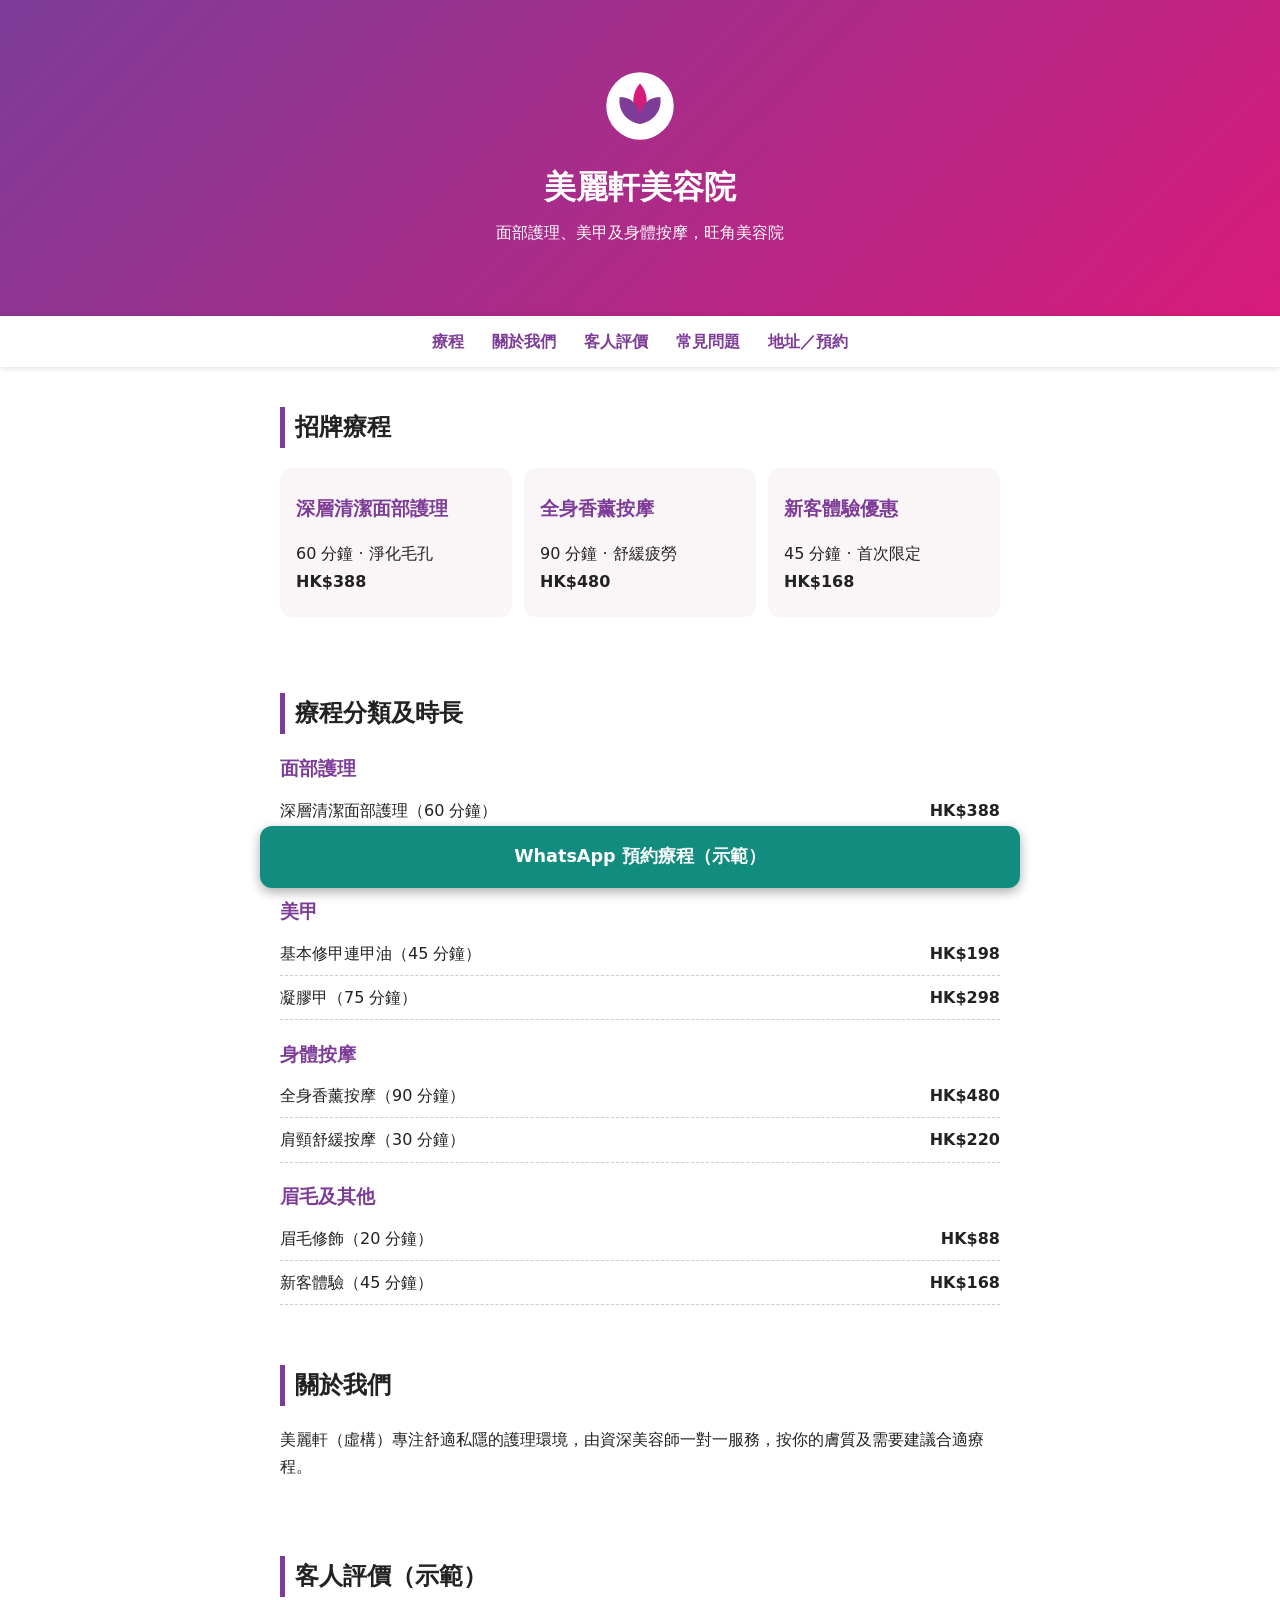
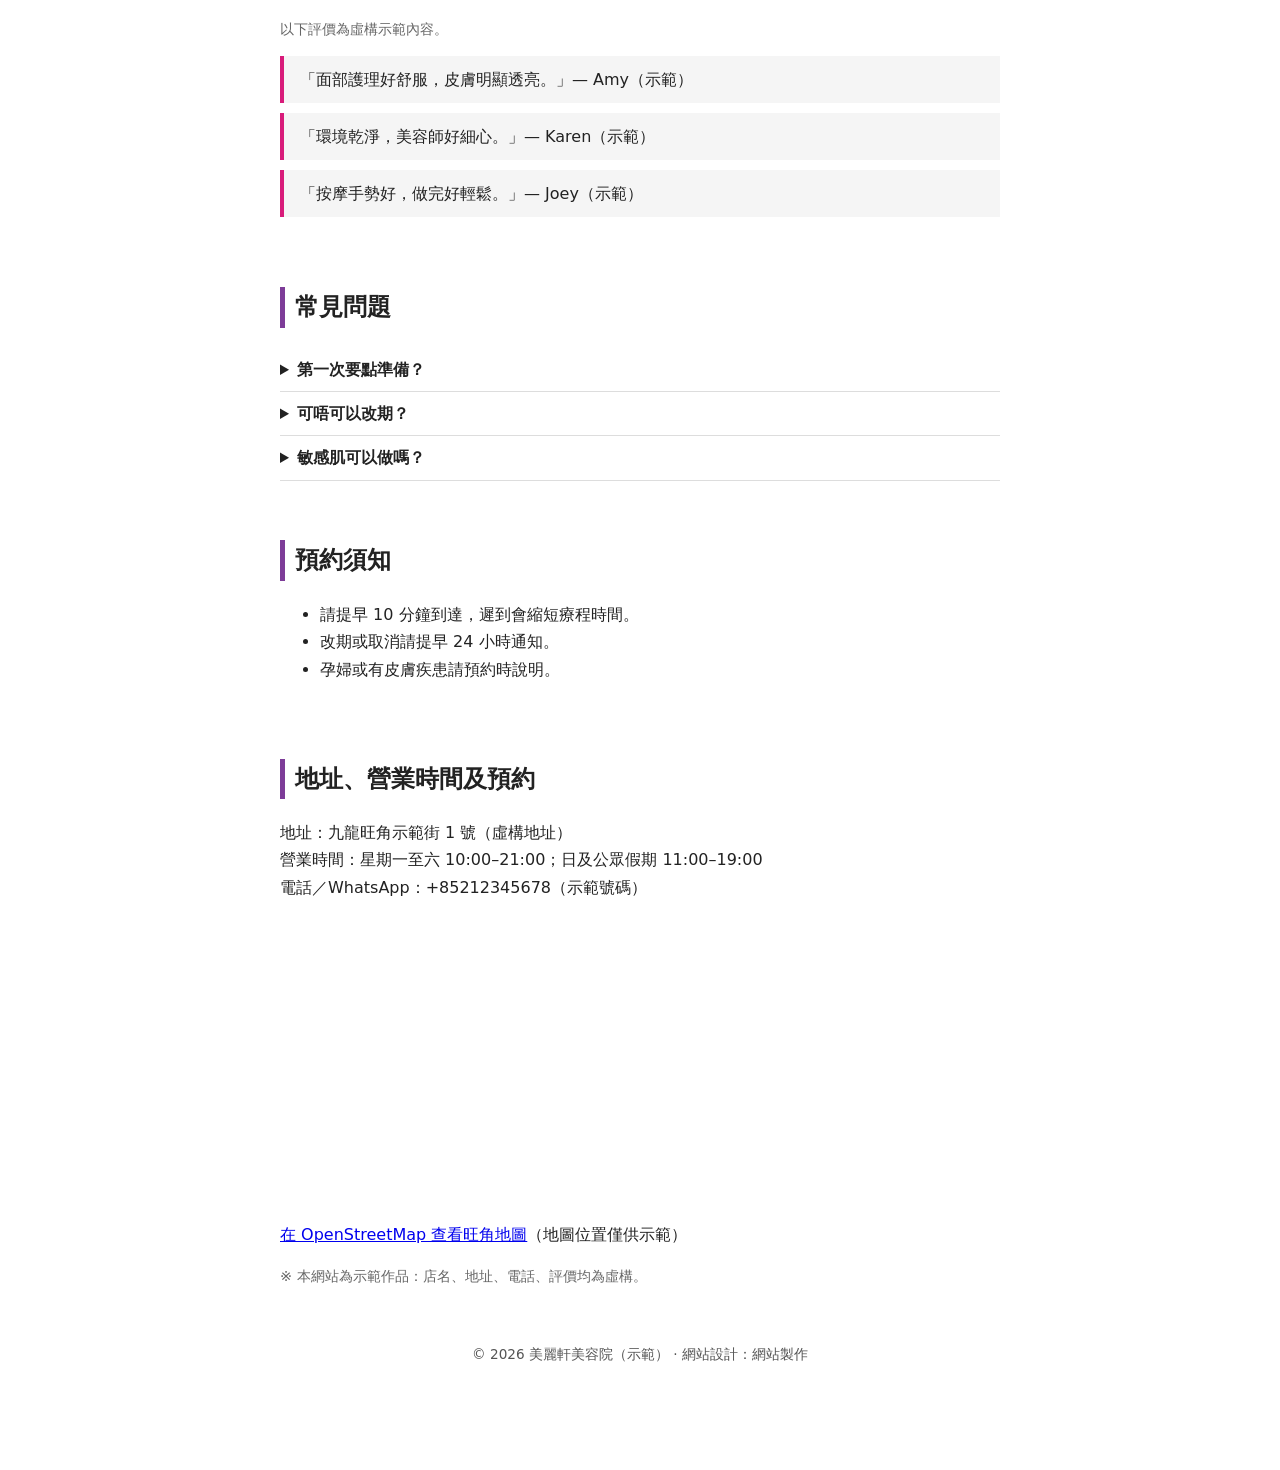
==== beauty-salon/index.html @ 2c9f7110 "HK demo sites" ====
<!DOCTYPE html>
<html lang="zh-HK">
<head>
<meta charset="utf-8">
<meta name="viewport" content="width=device-width,initial-scale=1">
<title>美麗軒美容院｜面部護理、美甲及身體按摩，旺角美容院</title>
<meta name="description" content="美麗軒美容院（示範網站）：面部護理、美甲及身體按摩，旺角美容院。一鍵 WhatsApp 預約。">
<meta name="theme-color" content="#7d3c98">
<link rel="canonical" href="https://limaking1028.github.io/hk-demo-sites/beauty-salon/">
<meta property="og:type" content="website">
<meta property="og:site_name" content="美麗軒美容院">
<meta property="og:title" content="美麗軒美容院｜面部護理、美甲及身體按摩，旺角美容院">
<meta property="og:description" content="面部護理、美甲及身體按摩，旺角美容院。示範網站，一鍵 WhatsApp 預約。">
<meta property="og:url" content="https://limaking1028.github.io/hk-demo-sites/beauty-salon/">
<meta property="og:image" content="https://limaking1028.github.io/hk-demo-sites/beauty-salon/og-image.png">
<meta property="og:image:width" content="1200"><meta property="og:image:height" content="630">
<meta property="og:image:alt" content="美麗軒美容院宣傳圖">
<meta property="og:locale" content="zh_HK">
<meta name="twitter:card" content="summary_large_image">
<meta name="twitter:title" content="美麗軒美容院｜面部護理、美甲及身體按摩，旺角美容院">
<meta name="twitter:image" content="https://limaking1028.github.io/hk-demo-sites/beauty-salon/og-image.png">
<link rel="icon" href="data:image/svg+xml,%3Csvg xmlns='http://www.w3.org/2000/svg' viewBox='0 0 32 32'%3E%3Ccircle cx='16' cy='16' r='16' fill='%237d3c98'/%3E%3C/svg%3E">
<script type="application/ld+json">{"@context": "https://schema.org", "@type": "BeautySalon", "name": "美麗軒美容院", "description": "面部護理、美甲及身體按摩，旺角美容院", "url": "https://limaking1028.github.io/hk-demo-sites/beauty-salon/", "image": "https://limaking1028.github.io/hk-demo-sites/beauty-salon/og-image.png", "telephone": "+85212345678", "priceRange": "HK$88-HK$680", "address": {"@type": "PostalAddress", "streetAddress": "示範街 1 號", "addressLocality": "旺角", "addressRegion": "九龍", "addressCountry": "HK"}, "openingHours": ["Mo-Sa 10:00-21:00", "Su 11:00-19:00"]}</script>
<style>
*{box-sizing:border-box}html{scroll-behavior:smooth}body{margin:0;font-family:system-ui,"PingFang HK","Noto Sans TC",sans-serif;color:#222;line-height:1.7;padding-bottom:84px}
header.hero{background:linear-gradient(135deg,#7d3c98,#d81b7a);color:#fff;text-align:center;padding:40px 20px}
header.hero h1{margin:.3em 0 0}header.hero p{margin:.3em 0 0}
nav{position:sticky;top:0;background:#fff;box-shadow:0 1px 6px #0002;display:flex;overflow-x:auto;white-space:nowrap;z-index:5}
nav a{padding:12px 14px;color:#7d3c98;text-decoration:none;font-weight:600}
main{max-width:760px;margin:auto;padding:0 20px}section{padding:20px 0;scroll-margin-top:50px}
h2{border-left:5px solid #7d3c98;padding-left:10px}h3{color:#7d3c98;margin:1em 0 .2em}
ul.price{list-style:none;padding:0;margin:0}ul.price li{display:flex;justify-content:space-between;gap:12px;padding:8px 0;border-bottom:1px dashed #ccc}
ul.cards{list-style:none;padding:0;display:grid;gap:12px}ul.cards li{background:#faf5f7;border-radius:12px;padding:6px 16px}
blockquote{margin:10px 0;padding:10px 16px;background:#f5f5f5;border-left:4px solid #d81b7a}.note{color:#666;font-size:.9em}
details{border-bottom:1px solid #ddd;padding:8px 0}summary{cursor:pointer;font-weight:600}
iframe{width:100%;height:280px;border:0;border-radius:12px}
.wa{display:block;background:#128c7e;color:#fff;text-align:center;padding:16px;border-radius:12px;font-size:1.1em;text-decoration:none;font-weight:bold}
.fix{position:fixed;bottom:12px;left:12px;right:12px;max-width:760px;margin:auto;box-shadow:0 4px 12px #0005;z-index:9}
footer{text-align:center;font-size:.85em;color:#555;padding:20px}
@media(min-width:700px){ul.cards{grid-template-columns:repeat(3,1fr)}header.hero{padding:70px}nav{justify-content:center}}
</style>
</head>
<body>
<header class="hero"><svg viewBox="0 0 64 64" width="72" height="72" role="img" aria-label="美麗軒美容院標誌：蓮花"><circle cx="32" cy="32" r="30" fill="#fff"/><path d="M32 12c8 8 8 24 0 36-8-12-8-28 0-36z" fill="#d81b7a"/><path d="M14 24c12 0 20 10 18 24-12-2-20-12-18-24zM50 24c-12 0-20 10-18 24 12-2 20-12 18-24z" fill="#7d3c98"/></svg><h1>美麗軒美容院</h1><p>面部護理、美甲及身體按摩，旺角美容院</p></header>
<nav aria-label="頁內導覽"><a href="#treatments">療程</a><a href="#about">關於我們</a><a href="#reviews">客人評價</a><a href="#faq">常見問題</a><a href="#visit">地址／預約</a></nav>
<main>
<section id="signature"><h2>招牌療程</h2><ul class='cards'><li><h3>深層清潔面部護理</h3><p>60 分鐘 · 淨化毛孔<br><b>HK$388</b></p></li><li><h3>全身香薰按摩</h3><p>90 分鐘 · 舒緩疲勞<br><b>HK$480</b></p></li><li><h3>新客體驗優惠</h3><p>45 分鐘 · 首次限定<br><b>HK$168</b></p></li></ul></section><section id="treatments"><h2>療程分類及時長</h2><h3>面部護理</h3><ul class='price'><li><span>深層清潔面部護理（60 分鐘）</span><b>HK$388</b></li><li><span>補濕亮肌護理（75 分鐘）</span><b>HK$458</b></li></ul><h3>美甲</h3><ul class='price'><li><span>基本修甲連甲油（45 分鐘）</span><b>HK$198</b></li><li><span>凝膠甲（75 分鐘）</span><b>HK$298</b></li></ul><h3>身體按摩</h3><ul class='price'><li><span>全身香薰按摩（90 分鐘）</span><b>HK$480</b></li><li><span>肩頸舒緩按摩（30 分鐘）</span><b>HK$220</b></li></ul><h3>眉毛及其他</h3><ul class='price'><li><span>眉毛修飾（20 分鐘）</span><b>HK$88</b></li><li><span>新客體驗（45 分鐘）</span><b>HK$168</b></li></ul></section><section id="about"><h2>關於我們</h2><p>美麗軒（虛構）專注舒適私隱的護理環境，由資深美容師一對一服務，按你的膚質及需要建議合適療程。</p></section><section id="reviews"><h2>客人評價（示範）</h2><p class='note'>以下評價為虛構示範內容。</p><blockquote>「面部護理好舒服，皮膚明顯透亮。」— Amy（示範）</blockquote><blockquote>「環境乾淨，美容師好細心。」— Karen（示範）</blockquote><blockquote>「按摩手勢好，做完好輕鬆。」— Joey（示範）</blockquote></section><section id="faq"><h2>常見問題</h2><details><summary>第一次要點準備？</summary><p>建議卸妝後到店，並預早 10 分鐘抵達。</p></details><details><summary>可唔可以改期？</summary><p>請提早 24 小時 WhatsApp 通知。</p></details><details><summary>敏感肌可以做嗎？</summary><p>預約時告知，美容師會建議合適療程。</p></details></section><section id="notice"><h2>預約須知</h2><ul class='plain'><li>請提早 10 分鐘到達，遲到會縮短療程時間。</li><li>改期或取消請提早 24 小時通知。</li><li>孕婦或有皮膚疾患請預約時說明。</li></ul></section>
<section id="visit"><h2>地址、營業時間及預約</h2>
<p>地址：九龍旺角示範街 1 號（虛構地址）<br>營業時間：星期一至六 10:00–21:00；日及公眾假期 11:00–19:00<br>電話／WhatsApp：+85212345678（示範號碼）</p>
<iframe title="美麗軒美容院位置地圖（旺角）" loading="lazy" src="https://www.openstreetmap.org/export/embed.html?bbox=114.1650%2C22.3150%2C114.1750%2C22.3225&amp;layer=mapnik"></iframe>
<p><a href="https://www.openstreetmap.org/search?query=%E6%97%BA%E8%A7%92" rel="noopener">在 OpenStreetMap 查看旺角地圖</a>（地圖位置僅供示範）</p>
<p class="note">※ 本網站為示範作品：店名、地址、電話、評價均為虛構。</p></section>
</main>
<a class="wa fix" href="https://wa.me/85212345678?text=%E4%BD%A0%E5%A5%BD%EF%BC%8C%E6%88%91%E6%83%B3%E9%A0%90%E7%B4%84%E7%99%82%E7%A8%8B%EF%BC%88%E7%99%82%E7%A8%8B%EF%BC%9A%EF%BC%BF%EF%BC%BF%EF%BC%8C%E6%97%A5%E6%9C%9F%E6%99%82%E9%96%93%EF%BC%9A%EF%BC%BF%EF%BC%BF%EF%BC%89" rel="noopener">WhatsApp 預約療程（示範）</a>
<footer>© 2026 美麗軒美容院（示範） · 網站設計：網站製作</footer>
</body></html>
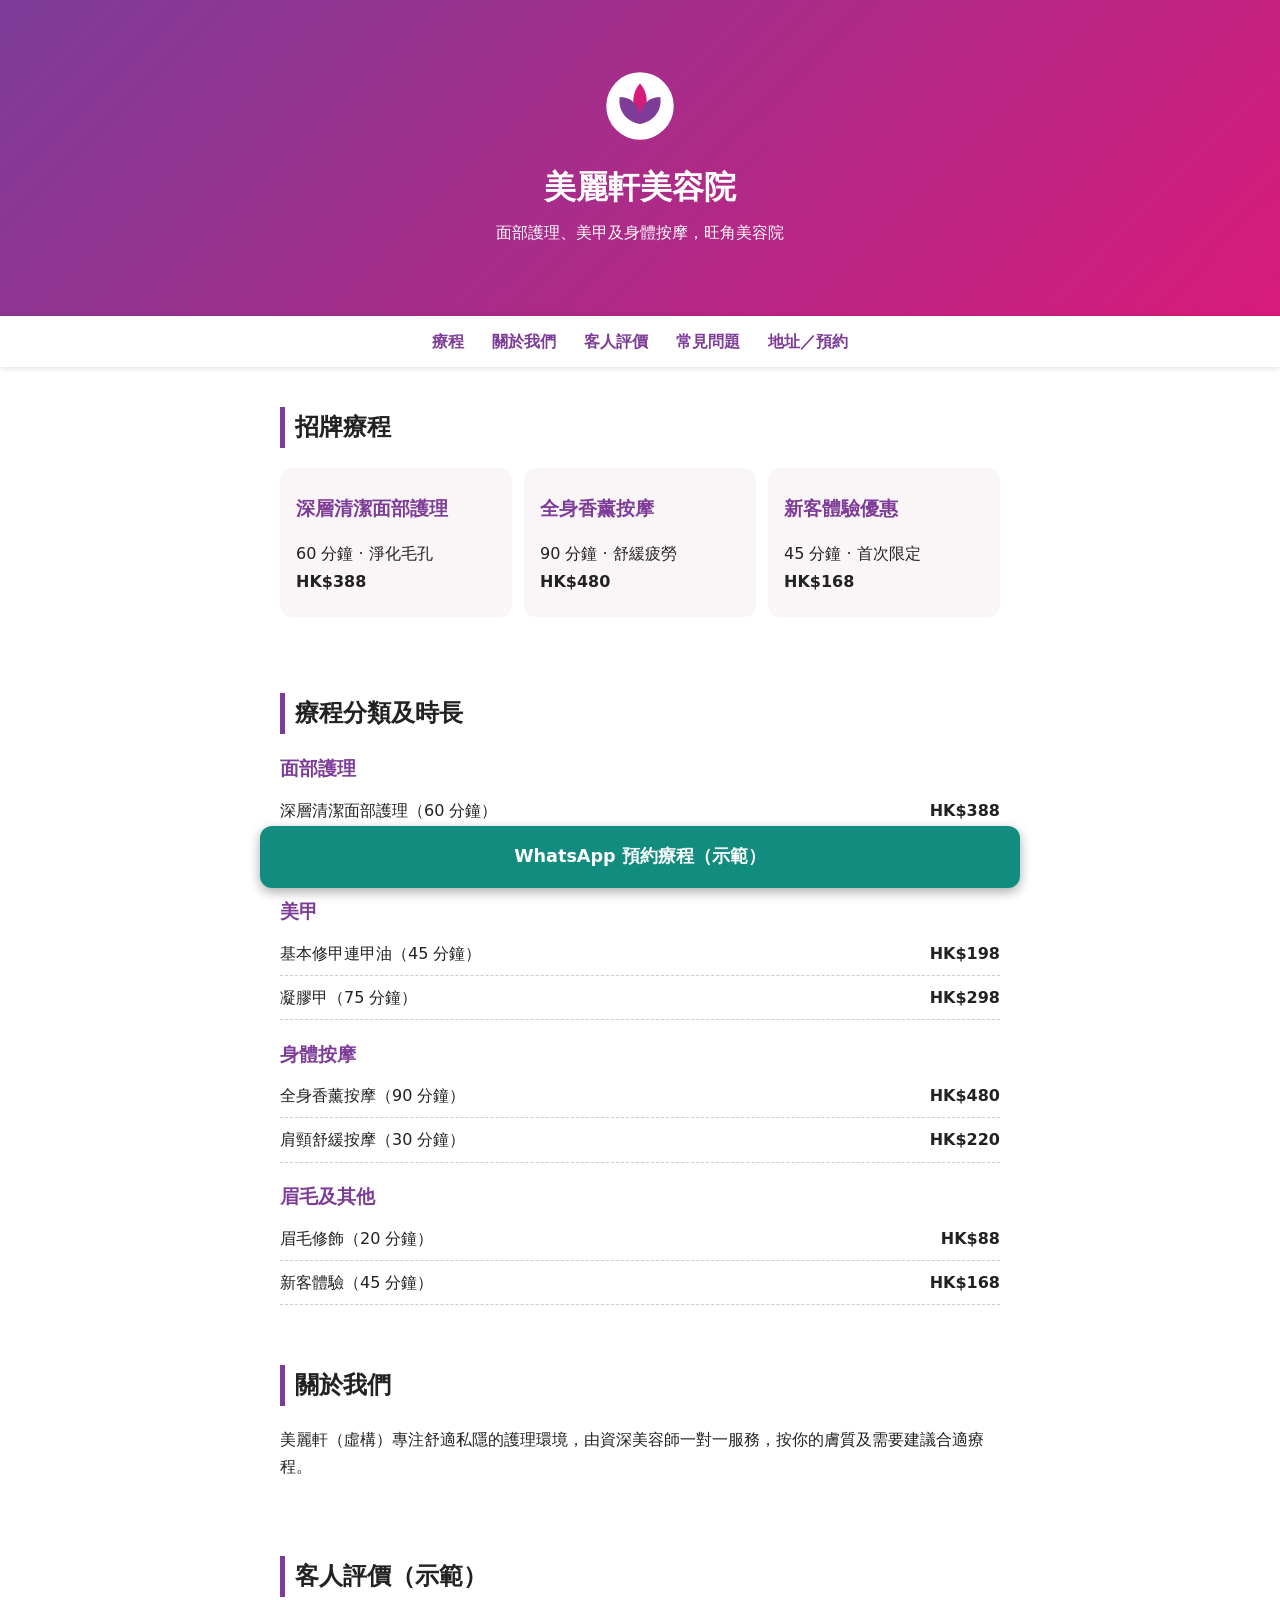
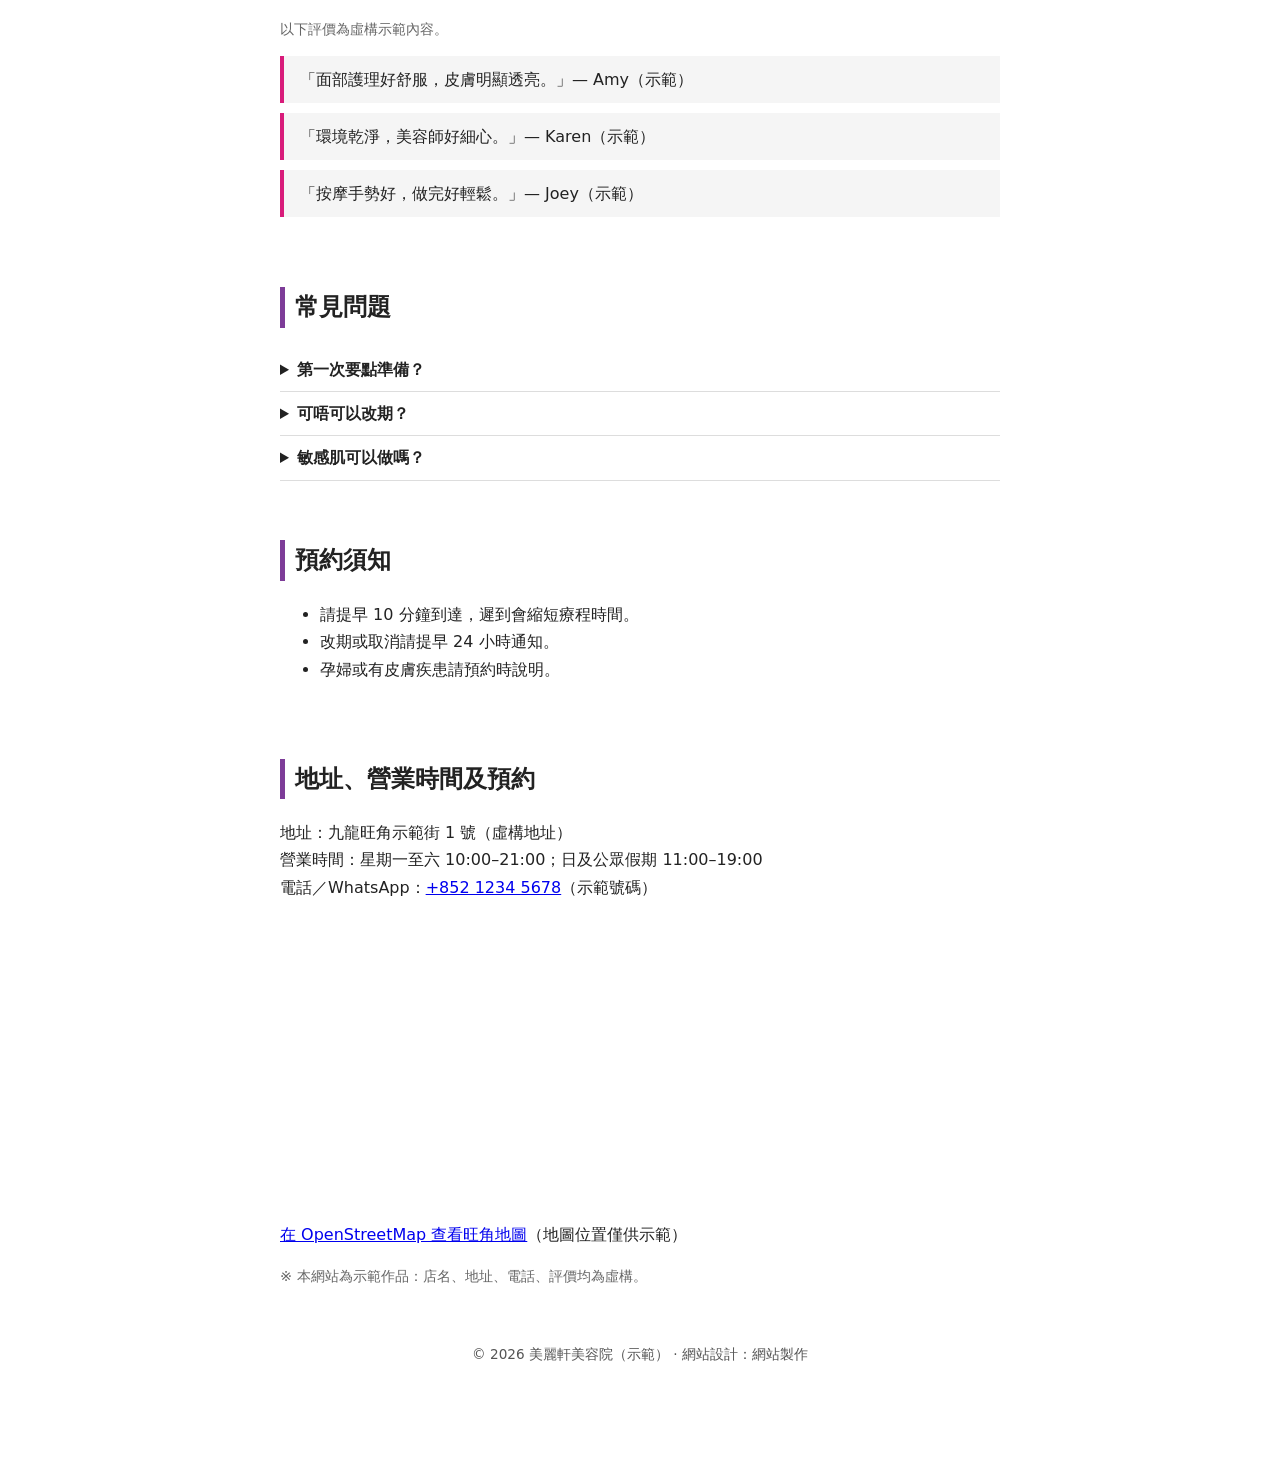
==== commit f4054106: "Root portfolio page, tel links, map marker" ====
--- a/beauty-salon/index.html
+++ b/beauty-salon/index.html
@@ -46,9 +46,9 @@
 <main>
 <section id="signature"><h2>招牌療程</h2><ul class='cards'><li><h3>深層清潔面部護理</h3><p>60 分鐘 · 淨化毛孔<br><b>HK$388</b></p></li><li><h3>全身香薰按摩</h3><p>90 分鐘 · 舒緩疲勞<br><b>HK$480</b></p></li><li><h3>新客體驗優惠</h3><p>45 分鐘 · 首次限定<br><b>HK$168</b></p></li></ul></section><section id="treatments"><h2>療程分類及時長</h2><h3>面部護理</h3><ul class='price'><li><span>深層清潔面部護理（60 分鐘）</span><b>HK$388</b></li><li><span>補濕亮肌護理（75 分鐘）</span><b>HK$458</b></li></ul><h3>美甲</h3><ul class='price'><li><span>基本修甲連甲油（45 分鐘）</span><b>HK$198</b></li><li><span>凝膠甲（75 分鐘）</span><b>HK$298</b></li></ul><h3>身體按摩</h3><ul class='price'><li><span>全身香薰按摩（90 分鐘）</span><b>HK$480</b></li><li><span>肩頸舒緩按摩（30 分鐘）</span><b>HK$220</b></li></ul><h3>眉毛及其他</h3><ul class='price'><li><span>眉毛修飾（20 分鐘）</span><b>HK$88</b></li><li><span>新客體驗（45 分鐘）</span><b>HK$168</b></li></ul></section><section id="about"><h2>關於我們</h2><p>美麗軒（虛構）專注舒適私隱的護理環境，由資深美容師一對一服務，按你的膚質及需要建議合適療程。</p></section><section id="reviews"><h2>客人評價（示範）</h2><p class='note'>以下評價為虛構示範內容。</p><blockquote>「面部護理好舒服，皮膚明顯透亮。」— Amy（示範）</blockquote><blockquote>「環境乾淨，美容師好細心。」— Karen（示範）</blockquote><blockquote>「按摩手勢好，做完好輕鬆。」— Joey（示範）</blockquote></section><section id="faq"><h2>常見問題</h2><details><summary>第一次要點準備？</summary><p>建議卸妝後到店，並預早 10 分鐘抵達。</p></details><details><summary>可唔可以改期？</summary><p>請提早 24 小時 WhatsApp 通知。</p></details><details><summary>敏感肌可以做嗎？</summary><p>預約時告知，美容師會建議合適療程。</p></details></section><section id="notice"><h2>預約須知</h2><ul class='plain'><li>請提早 10 分鐘到達，遲到會縮短療程時間。</li><li>改期或取消請提早 24 小時通知。</li><li>孕婦或有皮膚疾患請預約時說明。</li></ul></section>
 <section id="visit"><h2>地址、營業時間及預約</h2>
-<p>地址：九龍旺角示範街 1 號（虛構地址）<br>營業時間：星期一至六 10:00–21:00；日及公眾假期 11:00–19:00<br>電話／WhatsApp：+85212345678（示範號碼）</p>
-<iframe title="美麗軒美容院位置地圖（旺角）" loading="lazy" src="https://www.openstreetmap.org/export/embed.html?bbox=114.1650%2C22.3150%2C114.1750%2C22.3225&amp;layer=mapnik"></iframe>
-<p><a href="https://www.openstreetmap.org/search?query=%E6%97%BA%E8%A7%92" rel="noopener">在 OpenStreetMap 查看旺角地圖</a>（地圖位置僅供示範）</p>
+<p>地址：九龍旺角示範街 1 號（虛構地址）<br>營業時間：星期一至六 10:00–21:00；日及公眾假期 11:00–19:00<br>電話／WhatsApp：<a href="tel:+85212345678">+852 1234 5678</a>（示範號碼）</p>
+<iframe title="美麗軒美容院位置地圖（旺角）" loading="lazy" src="https://www.openstreetmap.org/export/embed.html?bbox=114.1650%2C22.3150%2C114.1750%2C22.3225&amp;layer=mapnik&amp;marker=22.3193%2C114.1694"></iframe>
+<p><a href="https://www.openstreetmap.org/?mlat=22.3193&amp;mlon=114.1694#map=17/22.3193/114.1694" rel="noopener">在 OpenStreetMap 查看旺角地圖</a>（地圖位置僅供示範）</p>
 <p class="note">※ 本網站為示範作品：店名、地址、電話、評價均為虛構。</p></section>
 </main>
 <a class="wa fix" href="https://wa.me/85212345678?text=%E4%BD%A0%E5%A5%BD%EF%BC%8C%E6%88%91%E6%83%B3%E9%A0%90%E7%B4%84%E7%99%82%E7%A8%8B%EF%BC%88%E7%99%82%E7%A8%8B%EF%BC%9A%EF%BC%BF%EF%BC%BF%EF%BC%8C%E6%97%A5%E6%9C%9F%E6%99%82%E9%96%93%EF%BC%9A%EF%BC%BF%EF%BC%BF%EF%BC%89" rel="noopener">WhatsApp 預約療程（示範）</a>
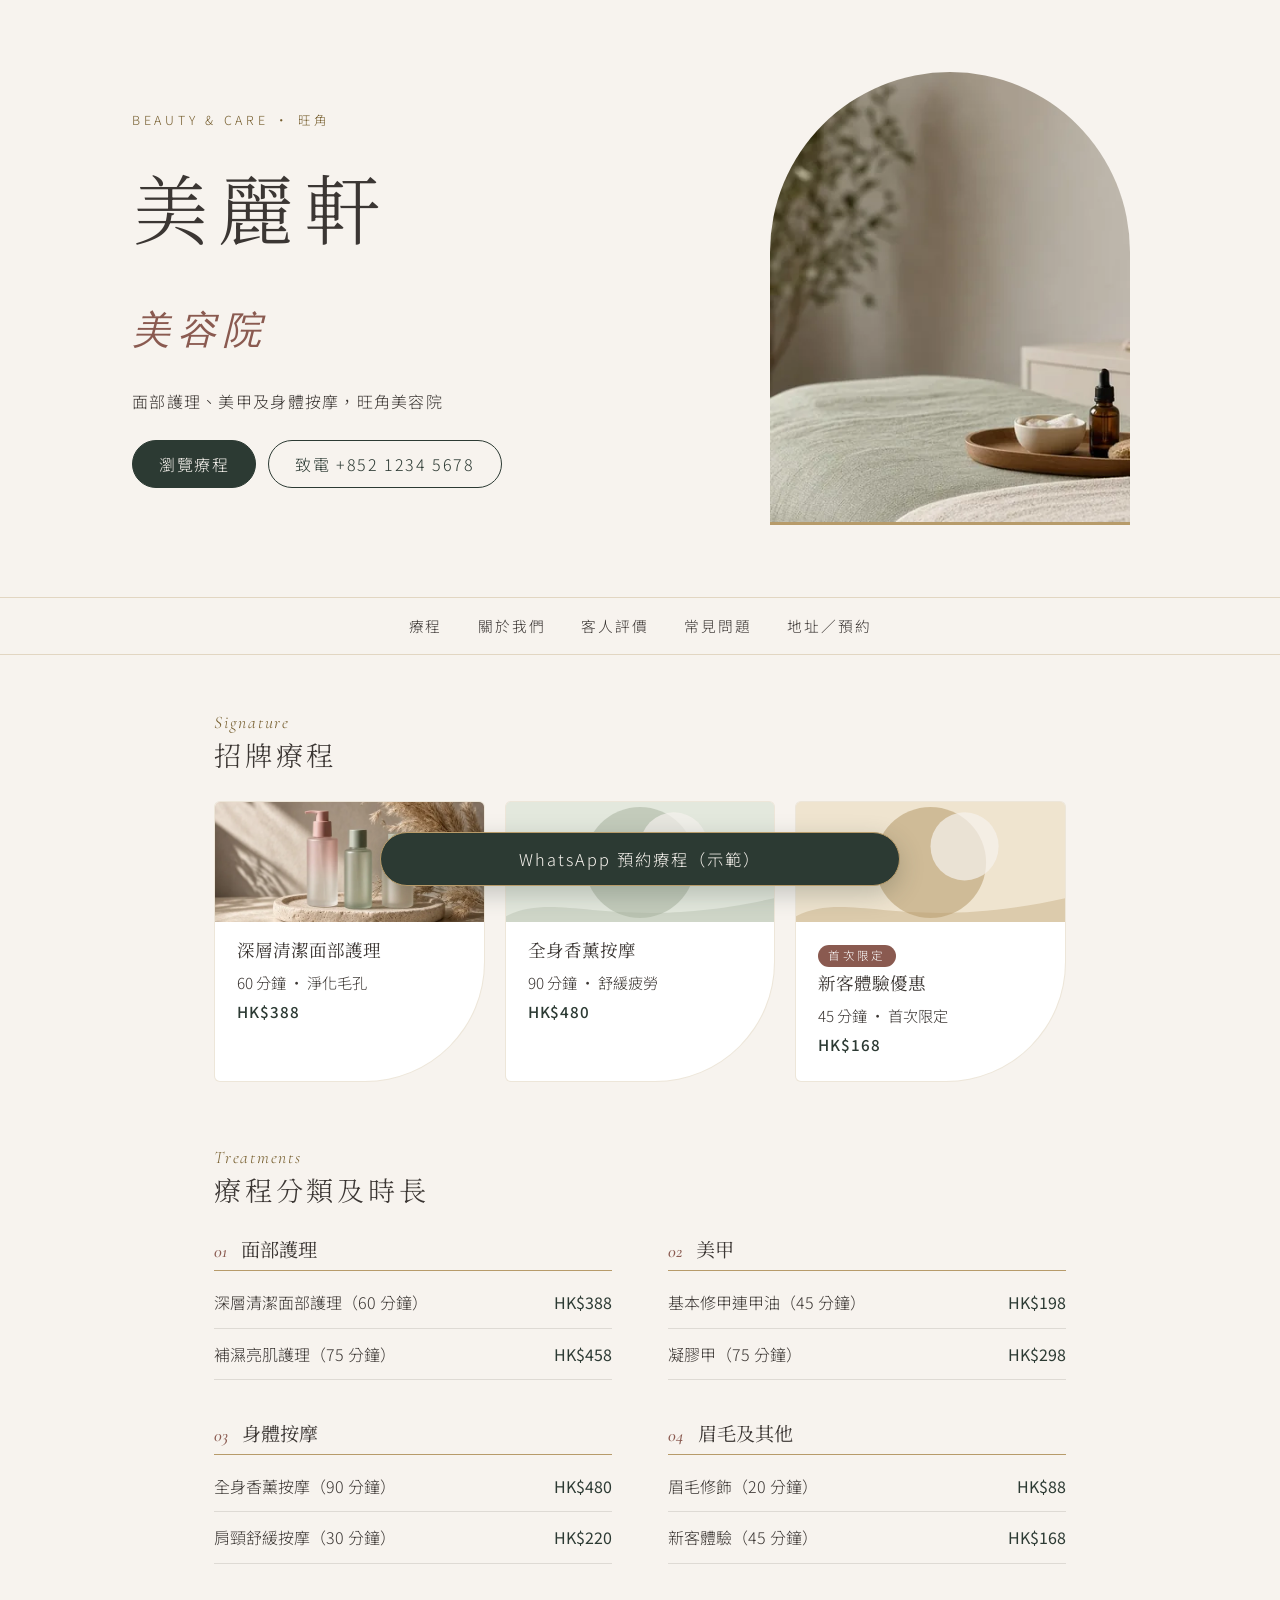
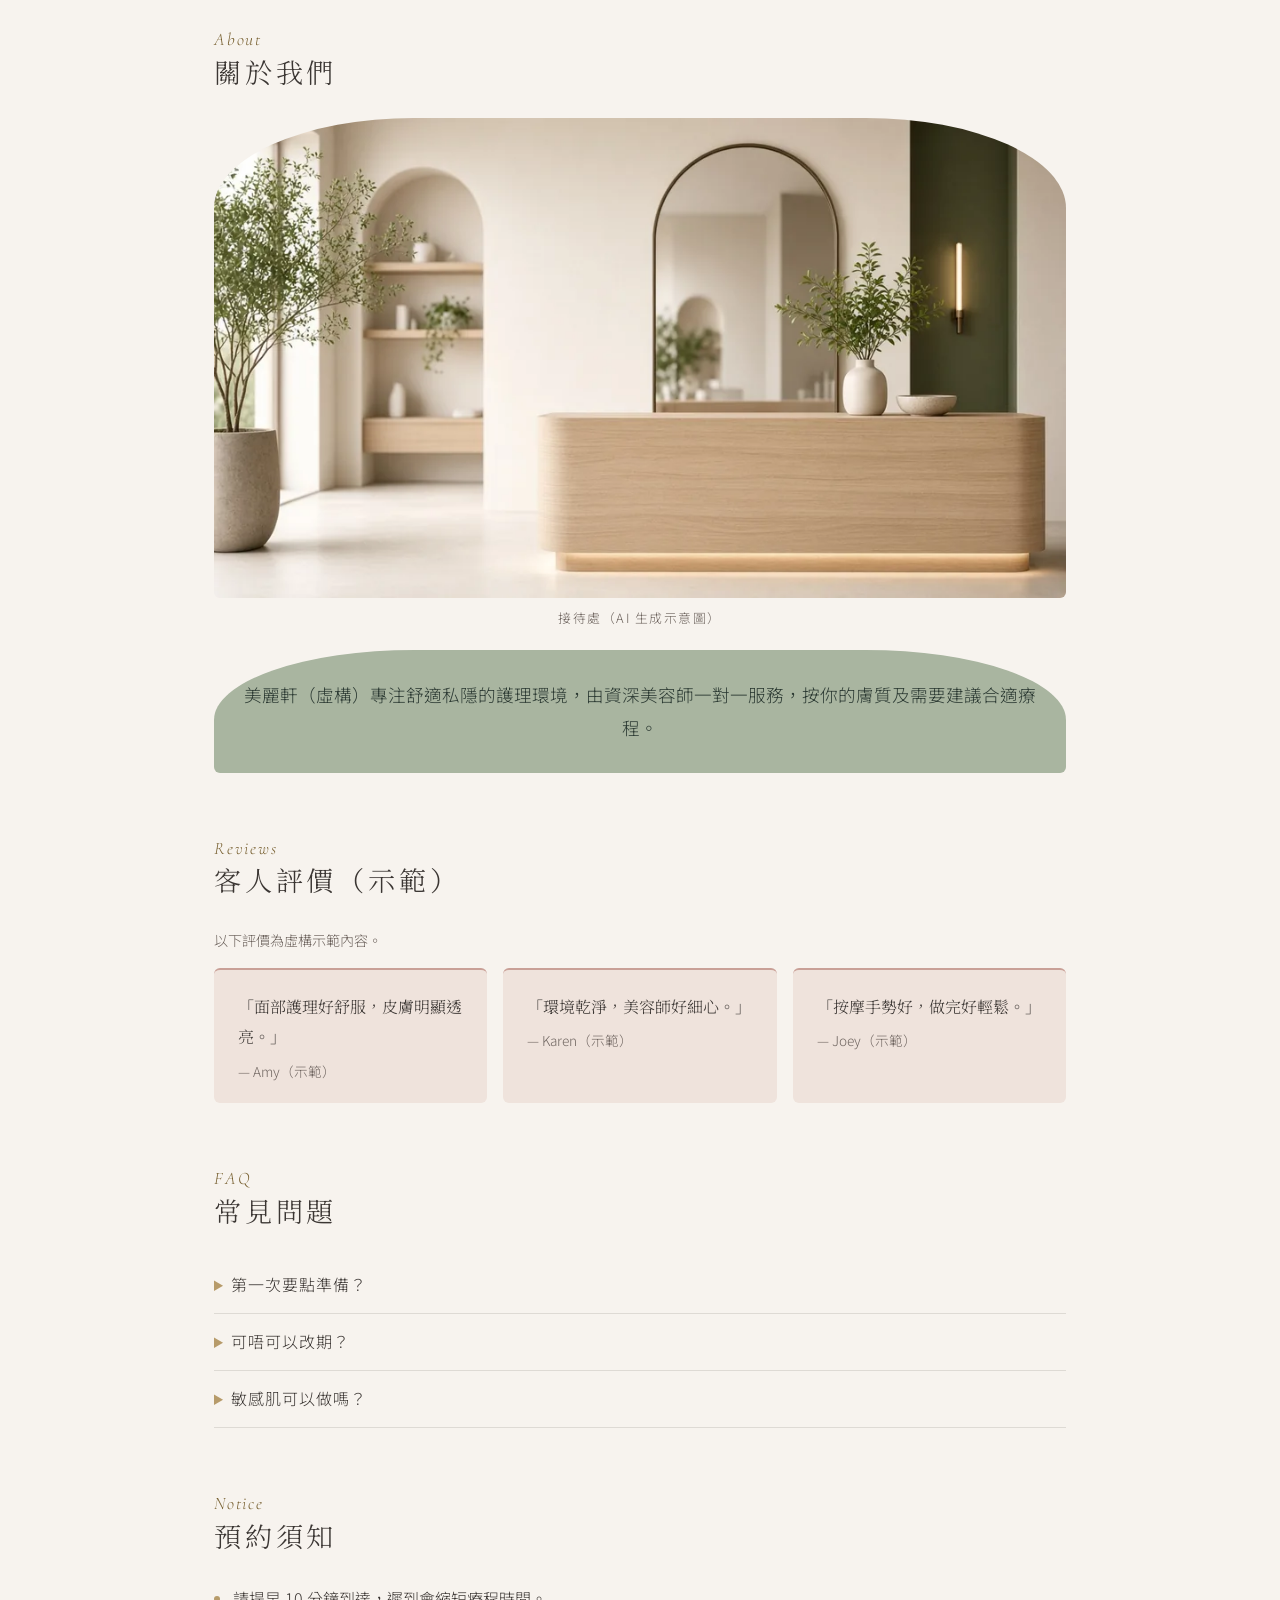
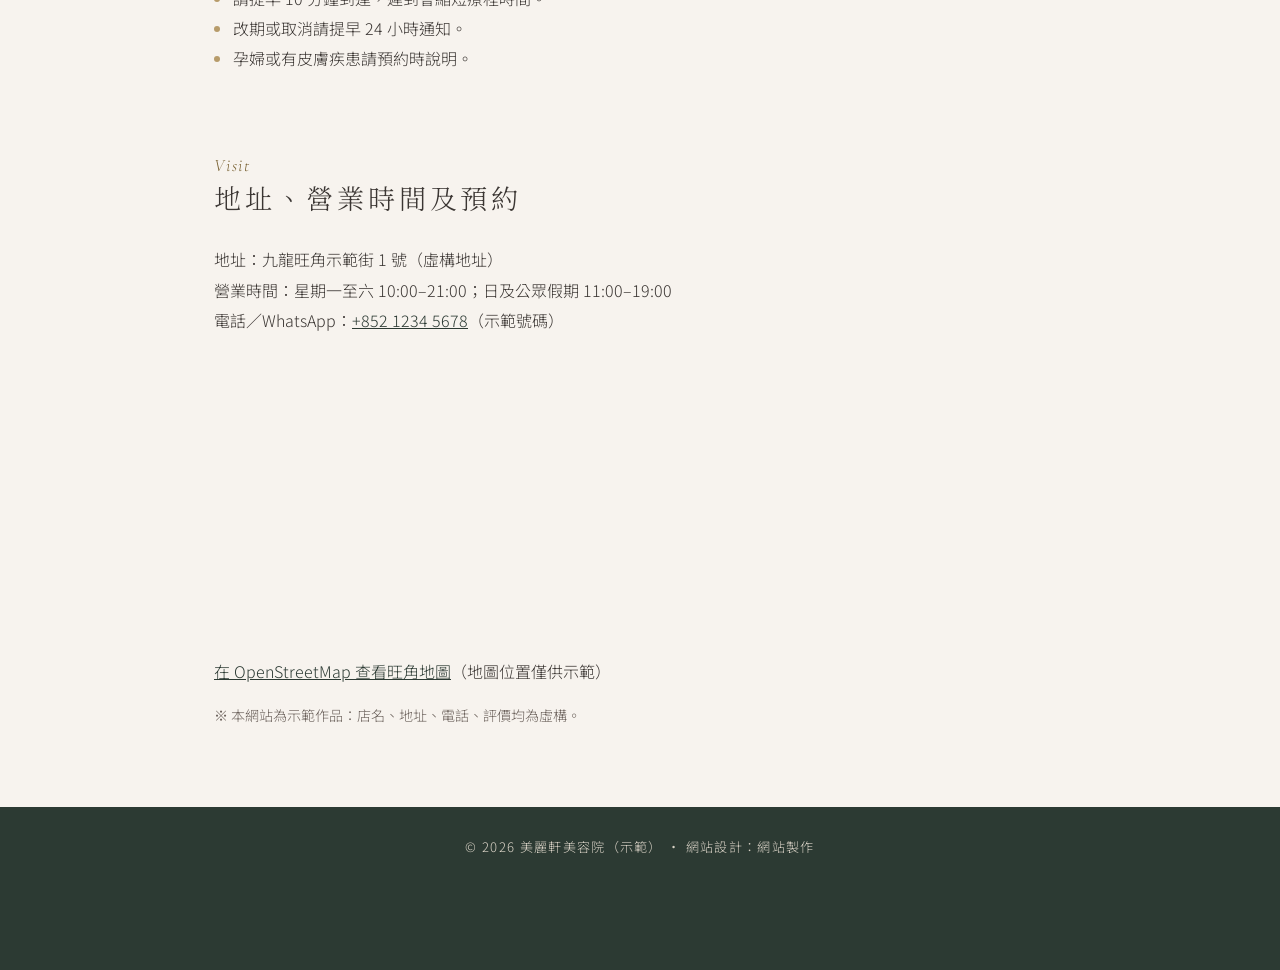
==== commit 406a87b2: "UI redesign; remove legacy build script" ====
--- a/beauty-salon/index.html
+++ b/beauty-salon/index.html
@@ -5,7 +5,7 @@
 <meta name="viewport" content="width=device-width,initial-scale=1">
 <title>美麗軒美容院｜面部護理、美甲及身體按摩，旺角美容院</title>
 <meta name="description" content="美麗軒美容院（示範網站）：面部護理、美甲及身體按摩，旺角美容院。一鍵 WhatsApp 預約。">
-<meta name="theme-color" content="#7d3c98">
+<meta name="theme-color" content="#2C3A33">
 <link rel="canonical" href="https://limaking1028.github.io/hk-demo-sites/beauty-salon/">
 <meta property="og:type" content="website">
 <meta property="og:site_name" content="美麗軒美容院">
@@ -13,39 +13,35 @@
 <meta property="og:description" content="面部護理、美甲及身體按摩，旺角美容院。示範網站，一鍵 WhatsApp 預約。">
 <meta property="og:url" content="https://limaking1028.github.io/hk-demo-sites/beauty-salon/">
 <meta property="og:image" content="https://limaking1028.github.io/hk-demo-sites/beauty-salon/og-image.png">
-<meta property="og:image:width" content="1200"><meta property="og:image:height" content="630">
-<meta property="og:image:alt" content="美麗軒美容院宣傳圖">
+<meta property="og:image:width" content="1200"><meta property="og:image:height" content="630"><meta property="og:image:type" content="image/png">
+<meta property="og:image:alt" content="鼠尾草綠色床巾與精油托盤的寧靜療程室">
 <meta property="og:locale" content="zh_HK">
 <meta name="twitter:card" content="summary_large_image">
 <meta name="twitter:title" content="美麗軒美容院｜面部護理、美甲及身體按摩，旺角美容院">
 <meta name="twitter:image" content="https://limaking1028.github.io/hk-demo-sites/beauty-salon/og-image.png">
-<link rel="icon" href="data:image/svg+xml,%3Csvg xmlns='http://www.w3.org/2000/svg' viewBox='0 0 32 32'%3E%3Ccircle cx='16' cy='16' r='16' fill='%237d3c98'/%3E%3C/svg%3E">
-<script type="application/ld+json">{"@context": "https://schema.org", "@type": "BeautySalon", "name": "美麗軒美容院", "description": "面部護理、美甲及身體按摩，旺角美容院", "url": "https://limaking1028.github.io/hk-demo-sites/beauty-salon/", "image": "https://limaking1028.github.io/hk-demo-sites/beauty-salon/og-image.png", "telephone": "+85212345678", "priceRange": "HK$88-HK$680", "address": {"@type": "PostalAddress", "streetAddress": "示範街 1 號", "addressLocality": "旺角", "addressRegion": "九龍", "addressCountry": "HK"}, "openingHours": ["Mo-Sa 10:00-21:00", "Su 11:00-19:00"]}</script>
-<style>
-*{box-sizing:border-box}html{scroll-behavior:smooth}body{margin:0;font-family:system-ui,"PingFang HK","Noto Sans TC",sans-serif;color:#222;line-height:1.7;padding-bottom:84px}
-header.hero{background:linear-gradient(135deg,#7d3c98,#d81b7a);color:#fff;text-align:center;padding:40px 20px}
-header.hero h1{margin:.3em 0 0}header.hero p{margin:.3em 0 0}
-nav{position:sticky;top:0;background:#fff;box-shadow:0 1px 6px #0002;display:flex;overflow-x:auto;white-space:nowrap;z-index:5}
-nav a{padding:12px 14px;color:#7d3c98;text-decoration:none;font-weight:600}
-main{max-width:760px;margin:auto;padding:0 20px}section{padding:20px 0;scroll-margin-top:50px}
-h2{border-left:5px solid #7d3c98;padding-left:10px}h3{color:#7d3c98;margin:1em 0 .2em}
-ul.price{list-style:none;padding:0;margin:0}ul.price li{display:flex;justify-content:space-between;gap:12px;padding:8px 0;border-bottom:1px dashed #ccc}
-ul.cards{list-style:none;padding:0;display:grid;gap:12px}ul.cards li{background:#faf5f7;border-radius:12px;padding:6px 16px}
-blockquote{margin:10px 0;padding:10px 16px;background:#f5f5f5;border-left:4px solid #d81b7a}.note{color:#666;font-size:.9em}
-details{border-bottom:1px solid #ddd;padding:8px 0}summary{cursor:pointer;font-weight:600}
-iframe{width:100%;height:280px;border:0;border-radius:12px}
-.wa{display:block;background:#128c7e;color:#fff;text-align:center;padding:16px;border-radius:12px;font-size:1.1em;text-decoration:none;font-weight:bold}
-.fix{position:fixed;bottom:12px;left:12px;right:12px;max-width:760px;margin:auto;box-shadow:0 4px 12px #0005;z-index:9}
-footer{text-align:center;font-size:.85em;color:#555;padding:20px}
-@media(min-width:700px){ul.cards{grid-template-columns:repeat(3,1fr)}header.hero{padding:70px}nav{justify-content:center}}
-</style>
+<link rel="icon" href="data:image/svg+xml,%3Csvg xmlns='http://www.w3.org/2000/svg' viewBox='0 0 32 32'%3E%3Ccircle cx='16' cy='16' r='16' fill='%232C3A33'/%3E%3C/svg%3E">
+<script type="application/ld+json">{"@context": "https://schema.org", "@type": "BeautySalon", "name": "美麗軒美容院", "description": "面部護理、美甲及身體按摩，旺角美容院", "url": "https://limaking1028.github.io/hk-demo-sites/beauty-salon/", "image": ["https://limaking1028.github.io/hk-demo-sites/beauty-salon/og-image.png", "https://limaking1028.github.io/hk-demo-sites/beauty-salon/assets/hero-photo.jpg"], "telephone": "+85212345678", "priceRange": "HK$88-HK$680", "address": {"@type": "PostalAddress", "streetAddress": "示範街 1 號", "addressLocality": "旺角", "addressRegion": "九龍", "addressCountry": "HK"}, "openingHours": ["Mo-Sa 10:00-21:00", "Su 11:00-19:00"]}</script>
+<link rel="preconnect" href="https://fonts.googleapis.com"><link rel="preconnect" href="https://fonts.gstatic.com" crossorigin>
+<link href="https://fonts.googleapis.com/css2?family=Cormorant+Garamond:ital,wght@1,400;1,500&family=Noto+Sans+TC:wght@300;400;500&family=Noto+Serif+TC:wght@300;400;500&display=swap" rel="stylesheet">
+<link rel="stylesheet" href="style.css">
 </head>
 <body>
-<header class="hero"><svg viewBox="0 0 64 64" width="72" height="72" role="img" aria-label="美麗軒美容院標誌：蓮花"><circle cx="32" cy="32" r="30" fill="#fff"/><path d="M32 12c8 8 8 24 0 36-8-12-8-28 0-36z" fill="#d81b7a"/><path d="M14 24c12 0 20 10 18 24-12-2-20-12-18-24zM50 24c-12 0-20 10-18 24 12-2 20-12 18-24z" fill="#7d3c98"/></svg><h1>美麗軒美容院</h1><p>面部護理、美甲及身體按摩，旺角美容院</p></header>
+<header class="hero">
+<div class="hero-copy"><p class="eyebrow">Beauty &amp; Care · 旺角</p><h1>美麗軒<br><em>美容院</em></h1><p class="lead">面部護理、美甲及身體按摩，旺角美容院</p><div class="cta-row"><a class="btn dark" href="#treatments">瀏覽療程</a><a class="btn line" href="tel:+85212345678">致電 +852 1234 5678</a></div></div>
+<div class="arch"><picture><source type="image/webp" srcset="assets/hero-photo.webp"><img src="assets/hero-photo.jpg" width="400" height="500" alt="鼠尾草綠色床巾與精油托盤的寧靜療程室" fetchpriority="high" decoding="async"></picture></div>
+</header>
 <nav aria-label="頁內導覽"><a href="#treatments">療程</a><a href="#about">關於我們</a><a href="#reviews">客人評價</a><a href="#faq">常見問題</a><a href="#visit">地址／預約</a></nav>
 <main>
-<section id="signature"><h2>招牌療程</h2><ul class='cards'><li><h3>深層清潔面部護理</h3><p>60 分鐘 · 淨化毛孔<br><b>HK$388</b></p></li><li><h3>全身香薰按摩</h3><p>90 分鐘 · 舒緩疲勞<br><b>HK$480</b></p></li><li><h3>新客體驗優惠</h3><p>45 分鐘 · 首次限定<br><b>HK$168</b></p></li></ul></section><section id="treatments"><h2>療程分類及時長</h2><h3>面部護理</h3><ul class='price'><li><span>深層清潔面部護理（60 分鐘）</span><b>HK$388</b></li><li><span>補濕亮肌護理（75 分鐘）</span><b>HK$458</b></li></ul><h3>美甲</h3><ul class='price'><li><span>基本修甲連甲油（45 分鐘）</span><b>HK$198</b></li><li><span>凝膠甲（75 分鐘）</span><b>HK$298</b></li></ul><h3>身體按摩</h3><ul class='price'><li><span>全身香薰按摩（90 分鐘）</span><b>HK$480</b></li><li><span>肩頸舒緩按摩（30 分鐘）</span><b>HK$220</b></li></ul><h3>眉毛及其他</h3><ul class='price'><li><span>眉毛修飾（20 分鐘）</span><b>HK$88</b></li><li><span>新客體驗（45 分鐘）</span><b>HK$168</b></li></ul></section><section id="about"><h2>關於我們</h2><p>美麗軒（虛構）專注舒適私隱的護理環境，由資深美容師一對一服務，按你的膚質及需要建議合適療程。</p></section><section id="reviews"><h2>客人評價（示範）</h2><p class='note'>以下評價為虛構示範內容。</p><blockquote>「面部護理好舒服，皮膚明顯透亮。」— Amy（示範）</blockquote><blockquote>「環境乾淨，美容師好細心。」— Karen（示範）</blockquote><blockquote>「按摩手勢好，做完好輕鬆。」— Joey（示範）</blockquote></section><section id="faq"><h2>常見問題</h2><details><summary>第一次要點準備？</summary><p>建議卸妝後到店，並預早 10 分鐘抵達。</p></details><details><summary>可唔可以改期？</summary><p>請提早 24 小時 WhatsApp 通知。</p></details><details><summary>敏感肌可以做嗎？</summary><p>預約時告知，美容師會建議合適療程。</p></details></section><section id="notice"><h2>預約須知</h2><ul class='plain'><li>請提早 10 分鐘到達，遲到會縮短療程時間。</li><li>改期或取消請提早 24 小時通知。</li><li>孕婦或有皮膚疾患請預約時說明。</li></ul></section>
-<section id="visit"><h2>地址、營業時間及預約</h2>
+<section id="signature"><h2><em>Signature</em>招牌療程</h2><ul class="cards">
+<li class="rv"><picture><source type="image/webp" srcset="assets/photo-products.webp"><img src="assets/photo-products.jpg" width="270" height="120" alt="霧面玻璃瓶護膚品放在石質托盤上" loading="lazy" decoding="async"></picture><div><h3>深層清潔面部護理</h3><p>60 分鐘 · 淨化毛孔<br><b>HK$388</b></p></div></li>
+<li class="rv"><img src="assets/svc-body.svg" width="270" height="120" alt="" loading="lazy"><div><h3>全身香薰按摩</h3><p>90 分鐘 · 舒緩疲勞<br><b>HK$480</b></p></div></li>
+<li class="rv"><img src="assets/svc-new.svg" width="270" height="120" alt="" loading="lazy"><div><span class="tag">首次限定</span><h3>新客體驗優惠</h3><p>45 分鐘 · 首次限定<br><b>HK$168</b></p></div></li></ul></section>
+<section id="treatments"><h2><em>Treatments</em>療程分類及時長</h2><div class="lists"><div class="grp"><h3><span class="no">01</span>面部護理</h3><ul class="price"><li><span>深層清潔面部護理（60 分鐘）</span><b>HK$388</b></li><li><span>補濕亮肌護理（75 分鐘）</span><b>HK$458</b></li></ul></div><div class="grp"><h3><span class="no">02</span>美甲</h3><ul class="price"><li><span>基本修甲連甲油（45 分鐘）</span><b>HK$198</b></li><li><span>凝膠甲（75 分鐘）</span><b>HK$298</b></li></ul></div><div class="grp"><h3><span class="no">03</span>身體按摩</h3><ul class="price"><li><span>全身香薰按摩（90 分鐘）</span><b>HK$480</b></li><li><span>肩頸舒緩按摩（30 分鐘）</span><b>HK$220</b></li></ul></div><div class="grp"><h3><span class="no">04</span>眉毛及其他</h3><ul class="price"><li><span>眉毛修飾（20 分鐘）</span><b>HK$88</b></li><li><span>新客體驗（45 分鐘）</span><b>HK$168</b></li></ul></div></div></section>
+<section id="about" class="about"><h2><em>About</em>關於我們</h2><figure class="shop-photo"><picture><source type="image/webp" srcset="assets/photo-reception.webp"><img src="assets/photo-reception.jpg" width="960" height="540" alt="木質接待處、拱形鏡及綠植的明亮接待空間" loading="lazy" decoding="async"></picture><figcaption>接待處（AI 生成示意圖）</figcaption></figure><p>美麗軒（虛構）專注舒適私隱的護理環境，由資深美容師一對一服務，按你的膚質及需要建議合適療程。</p></section>
+<section id="reviews"><h2><em>Reviews</em>客人評價（示範）</h2><p class="note">以下評價為虛構示範內容。</p><div class="quotes"><blockquote class="rv">「面部護理好舒服，皮膚明顯透亮。」<cite>— Amy（示範）</cite></blockquote><blockquote class="rv">「環境乾淨，美容師好細心。」<cite>— Karen（示範）</cite></blockquote><blockquote class="rv">「按摩手勢好，做完好輕鬆。」<cite>— Joey（示範）</cite></blockquote></div></section>
+<section id="faq"><h2><em>FAQ</em>常見問題</h2><details><summary>第一次要點準備？</summary><p>建議卸妝後到店，並預早 10 分鐘抵達。</p></details><details><summary>可唔可以改期？</summary><p>請提早 24 小時 WhatsApp 通知。</p></details><details><summary>敏感肌可以做嗎？</summary><p>預約時告知，美容師會建議合適療程。</p></details></section>
+<section id="notice"><h2><em>Notice</em>預約須知</h2><ul class="plain"><li>請提早 10 分鐘到達，遲到會縮短療程時間。</li><li>改期或取消請提早 24 小時通知。</li><li>孕婦或有皮膚疾患請預約時說明。</li></ul></section>
+<section id="visit"><h2><em>Visit</em>地址、營業時間及預約</h2>
 <p>地址：九龍旺角示範街 1 號（虛構地址）<br>營業時間：星期一至六 10:00–21:00；日及公眾假期 11:00–19:00<br>電話／WhatsApp：<a href="tel:+85212345678">+852 1234 5678</a>（示範號碼）</p>
 <iframe title="美麗軒美容院位置地圖（旺角）" loading="lazy" src="https://www.openstreetmap.org/export/embed.html?bbox=114.1650%2C22.3150%2C114.1750%2C22.3225&amp;layer=mapnik&amp;marker=22.3193%2C114.1694"></iframe>
 <p><a href="https://www.openstreetmap.org/?mlat=22.3193&amp;mlon=114.1694#map=17/22.3193/114.1694" rel="noopener">在 OpenStreetMap 查看旺角地圖</a>（地圖位置僅供示範）</p>
@@ -53,4 +49,5 @@
 </main>
 <a class="wa fix" href="https://wa.me/85212345678?text=%E4%BD%A0%E5%A5%BD%EF%BC%8C%E6%88%91%E6%83%B3%E9%A0%90%E7%B4%84%E7%99%82%E7%A8%8B%EF%BC%88%E7%99%82%E7%A8%8B%EF%BC%9A%EF%BC%BF%EF%BC%BF%EF%BC%8C%E6%97%A5%E6%9C%9F%E6%99%82%E9%96%93%EF%BC%9A%EF%BC%BF%EF%BC%BF%EF%BC%89" rel="noopener">WhatsApp 預約療程（示範）</a>
 <footer>© 2026 美麗軒美容院（示範） · 網站設計：網站製作</footer>
-</body></html>+<script>if("IntersectionObserver"in window&&!matchMedia("(prefers-reduced-motion: reduce)").matches){document.documentElement.classList.add("js");var io=new IntersectionObserver(function(e){e.forEach(function(x){if(x.isIntersecting){x.target.classList.add("in");io.unobserve(x.target)}})},{threshold:.15});document.querySelectorAll(".rv").forEach(function(n){io.observe(n)})}</script>
+</body></html>
--- a/beauty-salon/style.css
+++ b/beauty-salon/style.css
@@ -0,0 +1,57 @@
+/* 美麗軒 — 柔霧編輯風:霧米白 / 乾燥玫瑰 / 鼠尾草綠 / 淡金 / 深墨綠(無紫、無桃紅) */
+:root{--bg:#F7F3EE;--ink:#3B3633;--rose:#C9A097;--sage:#A9B5A0;--gold:#B79B6A;--deep:#2C3A33;--rose-ink:#8A5A50;--gold-ink:#765E2E}
+*{box-sizing:border-box}html{scroll-behavior:smooth}
+body{margin:0;background:var(--bg);color:var(--ink);font:300 16px/1.9 "Noto Sans TC",system-ui,"PingFang HK",sans-serif;overflow-x:hidden}
+h1,h2,h3{font-family:"Noto Serif TC",serif;font-weight:400;line-height:1.35}
+em{font-family:"Cormorant Garamond",serif;font-style:italic}
+a{color:var(--deep)}
+.hero{display:grid;gap:28px;padding:36px 24px 44px;max-width:1080px;margin:auto}
+.eyebrow{margin:0;letter-spacing:.3em;font-size:.78rem;text-transform:uppercase;color:var(--gold-ink)}
+.hero h1{font-weight:300;font-size:clamp(2.8rem,14vw,4.8rem);letter-spacing:.12em;margin:.3em 0}
+.hero h1 em{font-size:.5em;letter-spacing:.2em;color:var(--rose-ink)}
+.lead{margin:0 0 24px;letter-spacing:.08em}
+.cta-row{display:flex;flex-wrap:wrap;gap:12px}
+.btn{display:inline-flex;align-items:center;min-height:48px;padding:0 26px;text-decoration:none;letter-spacing:.1em;border-radius:999px;border:1px solid var(--deep);transition:background .4s,color .4s}
+.btn.dark{background:var(--deep);color:var(--bg)}.btn.dark:hover{background:var(--gold);border-color:var(--gold)}
+.btn.line{color:var(--deep)}.btn.line:hover{background:var(--sage)}
+.arch{border-radius:999px 999px 0 0;overflow:hidden;max-width:360px;width:100%;justify-self:center;border-bottom:3px solid var(--gold);animation:fade 1.4s both}
+.arch img{display:block;width:100%;height:auto}
+nav{position:sticky;top:0;z-index:5;background:#F7F3EEee;backdrop-filter:blur(6px);border-block:1px solid #b79b6a55;display:flex;gap:4px;overflow-x:auto;white-space:nowrap;padding:6px 12px;scrollbar-width:none}
+nav a{padding:8px 16px;text-decoration:none;color:var(--ink);letter-spacing:.12em;font-size:.92rem;position:relative}
+nav a:after{content:"";position:absolute;left:16px;right:16px;bottom:4px;height:1px;background:var(--gold);transform:scaleX(0);transition:transform .35s}
+nav a:hover:after,nav a:focus-visible:after{transform:scaleX(1)}
+main{max-width:900px;margin:auto;padding:0 24px}section{padding:56px 0 8px;scroll-margin-top:50px}
+h2{font-size:1.7rem;letter-spacing:.14em;margin:0 0 28px;font-weight:300}
+h2 em{display:block;color:var(--gold-ink);font-size:1.1rem;letter-spacing:.1em;margin-bottom:2px}
+h3{font-size:1.1rem;margin:0 0 6px}
+.cards{list-style:none;margin:0;padding:0;display:grid;gap:20px}
+.cards li{background:#fff;border:1px solid #b79b6a40;border-radius:6px 6px 120px 6px;overflow:hidden}
+.cards img{width:100%;height:120px;object-fit:cover;display:block}
+.cards div{padding:16px 22px 22px}.cards p{margin:0;font-size:.95rem}.cards b{font-weight:500;color:var(--deep);letter-spacing:.06em}
+.tag{display:inline-block;font-size:.72rem;letter-spacing:.2em;background:var(--rose-ink);color:#fff;padding:0 10px;border-radius:99px;margin-bottom:4px}
+.lists{display:grid;gap:36px}
+.grp h3{display:flex;align-items:baseline;gap:14px;border-bottom:1px solid var(--gold);padding-bottom:8px;margin-bottom:6px;font-size:1.2rem}
+.no{font:italic 500 1.1rem "Cormorant Garamond",serif;color:var(--rose-ink)}
+ul.price{list-style:none;padding:0;margin:0}ul.price li{display:flex;justify-content:space-between;gap:16px;padding:10px 0;border-bottom:1px solid #3b363322}
+ul.price b{font-weight:400;white-space:nowrap;color:var(--deep)}
+.about p{font-size:1.1rem;padding:28px;background:var(--sage);color:var(--deep);border-radius:200px 200px 6px 6px/70px 70px 6px 6px;text-align:center;margin:0}
+.note{color:#6b615b;font-size:.88rem}
+.quotes{display:grid;gap:16px}
+blockquote{margin:0;padding:22px 24px;background:#EFE3DC;border-radius:6px;font-family:"Noto Serif TC",serif;border-top:2px solid var(--rose)}
+blockquote cite{display:block;margin-top:8px;font:300 .85rem "Noto Sans TC",sans-serif;font-style:normal;color:#6f6560}
+details{border-bottom:1px solid #3b363322;padding:12px 0}summary{cursor:pointer;min-height:32px;letter-spacing:.06em}summary::marker{color:var(--gold)}details p{margin:.4em 0}
+.plain{padding-left:1.2em}.plain li::marker{color:var(--gold)}
+iframe{width:100%;height:280px;border:0;border-radius:6px;filter:saturate(.6) sepia(.15)}
+.wa{display:flex;align-items:center;justify-content:center;background:var(--deep);color:var(--bg);min-height:54px;border-radius:999px;font-size:1.02rem;letter-spacing:.12em;text-decoration:none;border:1px solid var(--gold)}
+.wa:hover{background:#3a4d43}
+.fix{position:fixed;bottom:14px;left:14px;right:14px;max-width:520px;margin:auto;z-index:9;box-shadow:0 8px 24px #2c3a3340}
+footer{text-align:center;font-size:.82rem;letter-spacing:.1em;color:#d9d2c6;background:var(--deep);padding:28px 20px 110px;margin-top:56px}
+.js .rv{opacity:0;transform:translateY(10px);transition:opacity 1s,transform 1s}.js .rv.in{opacity:1;transform:none}
+@keyframes fade{from{opacity:0}to{opacity:1}}
+@media(min-width:780px){.hero{grid-template-columns:1.2fr .8fr;align-items:center;padding:72px 32px}.cards{grid-template-columns:repeat(3,1fr)}.lists{grid-template-columns:1fr 1fr;gap:40px 56px}.quotes{grid-template-columns:repeat(3,1fr)}nav{justify-content:center}}
+
+.shop-photo{margin:0 0 20px}.shop-photo img{display:block;width:100%;height:auto;border-radius:200px 200px 6px 6px/90px 90px 6px 6px}
+.shop-photo figcaption{text-align:center;font-size:.8rem;letter-spacing:.12em;color:#6b615b;margin-top:8px}
+.arch picture{display:block}.arch{max-width:300px}@media(min-width:780px){.arch{max-width:360px}}.arch img{background:#e6e0d6}
+.cards img{background:#e6e0d6}
+@media(prefers-reduced-motion:reduce){*{animation:none!important;transition:none!important;scroll-behavior:auto!important}}
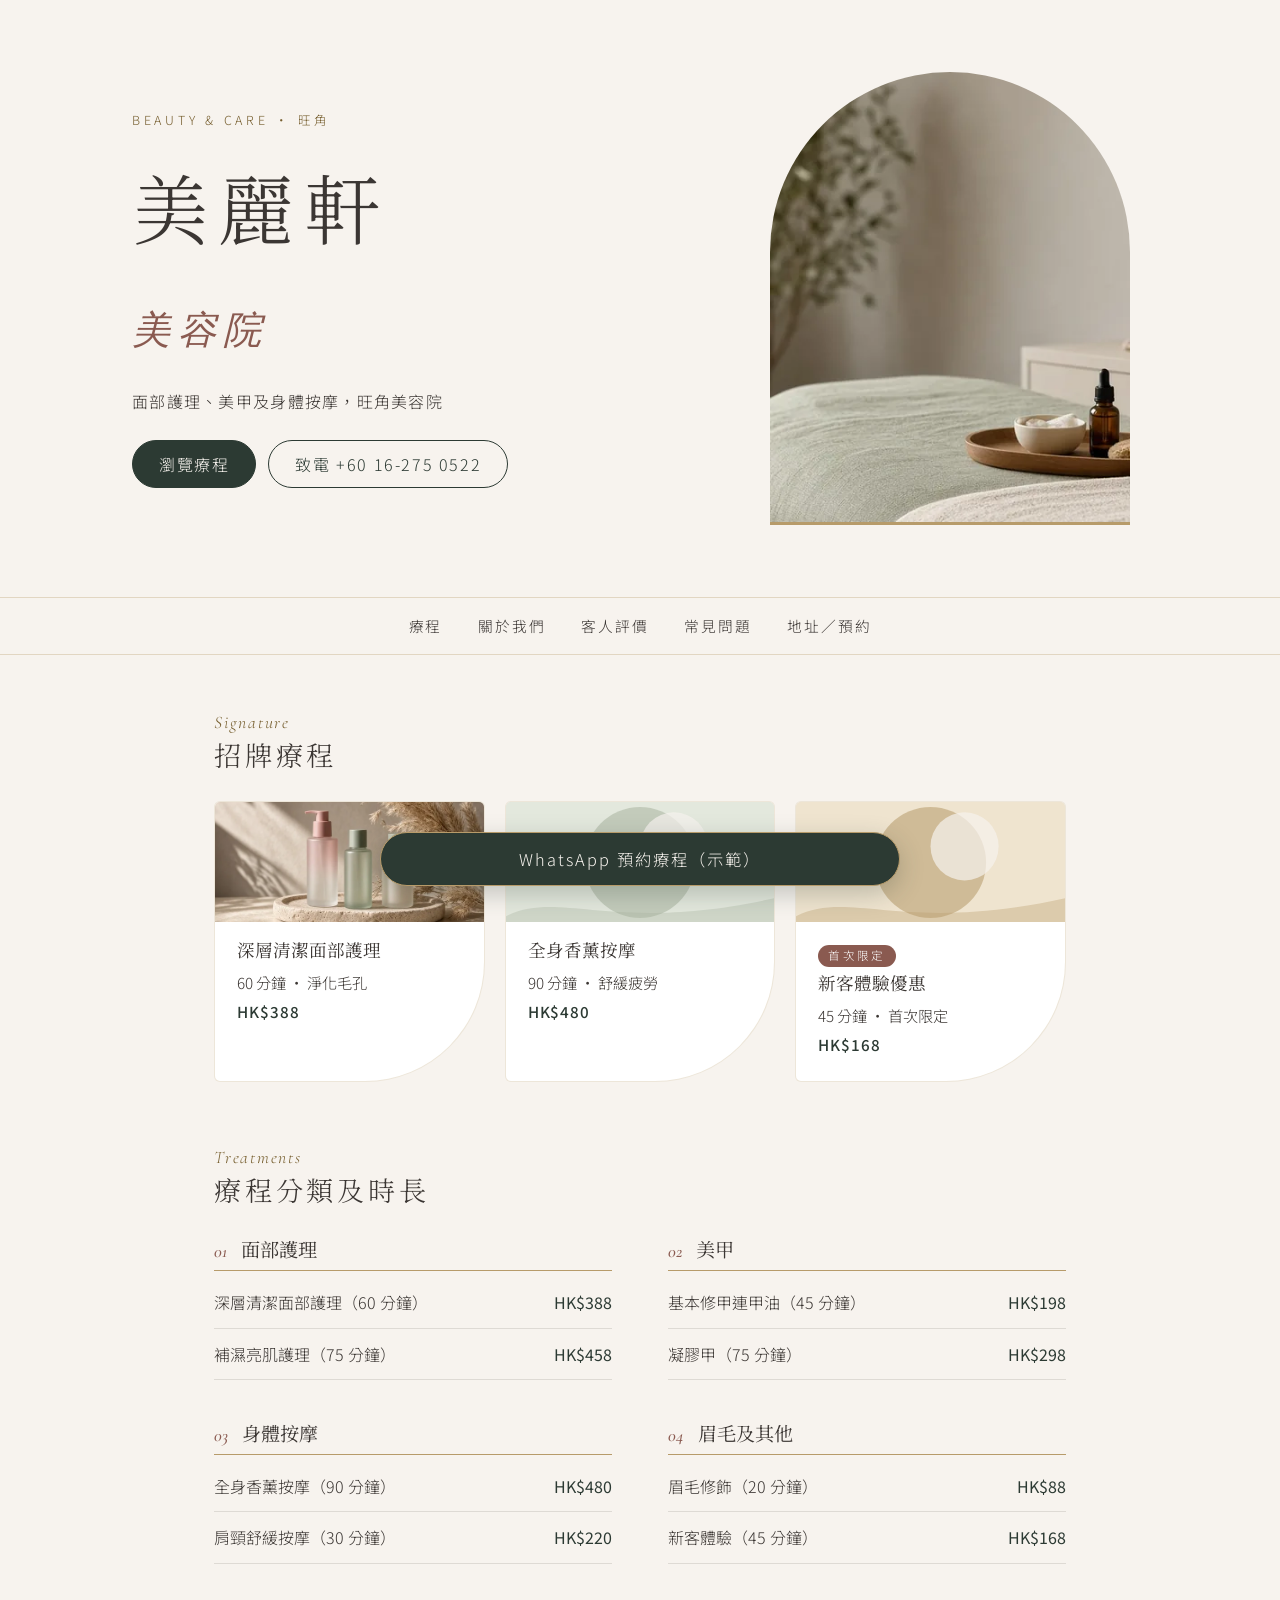
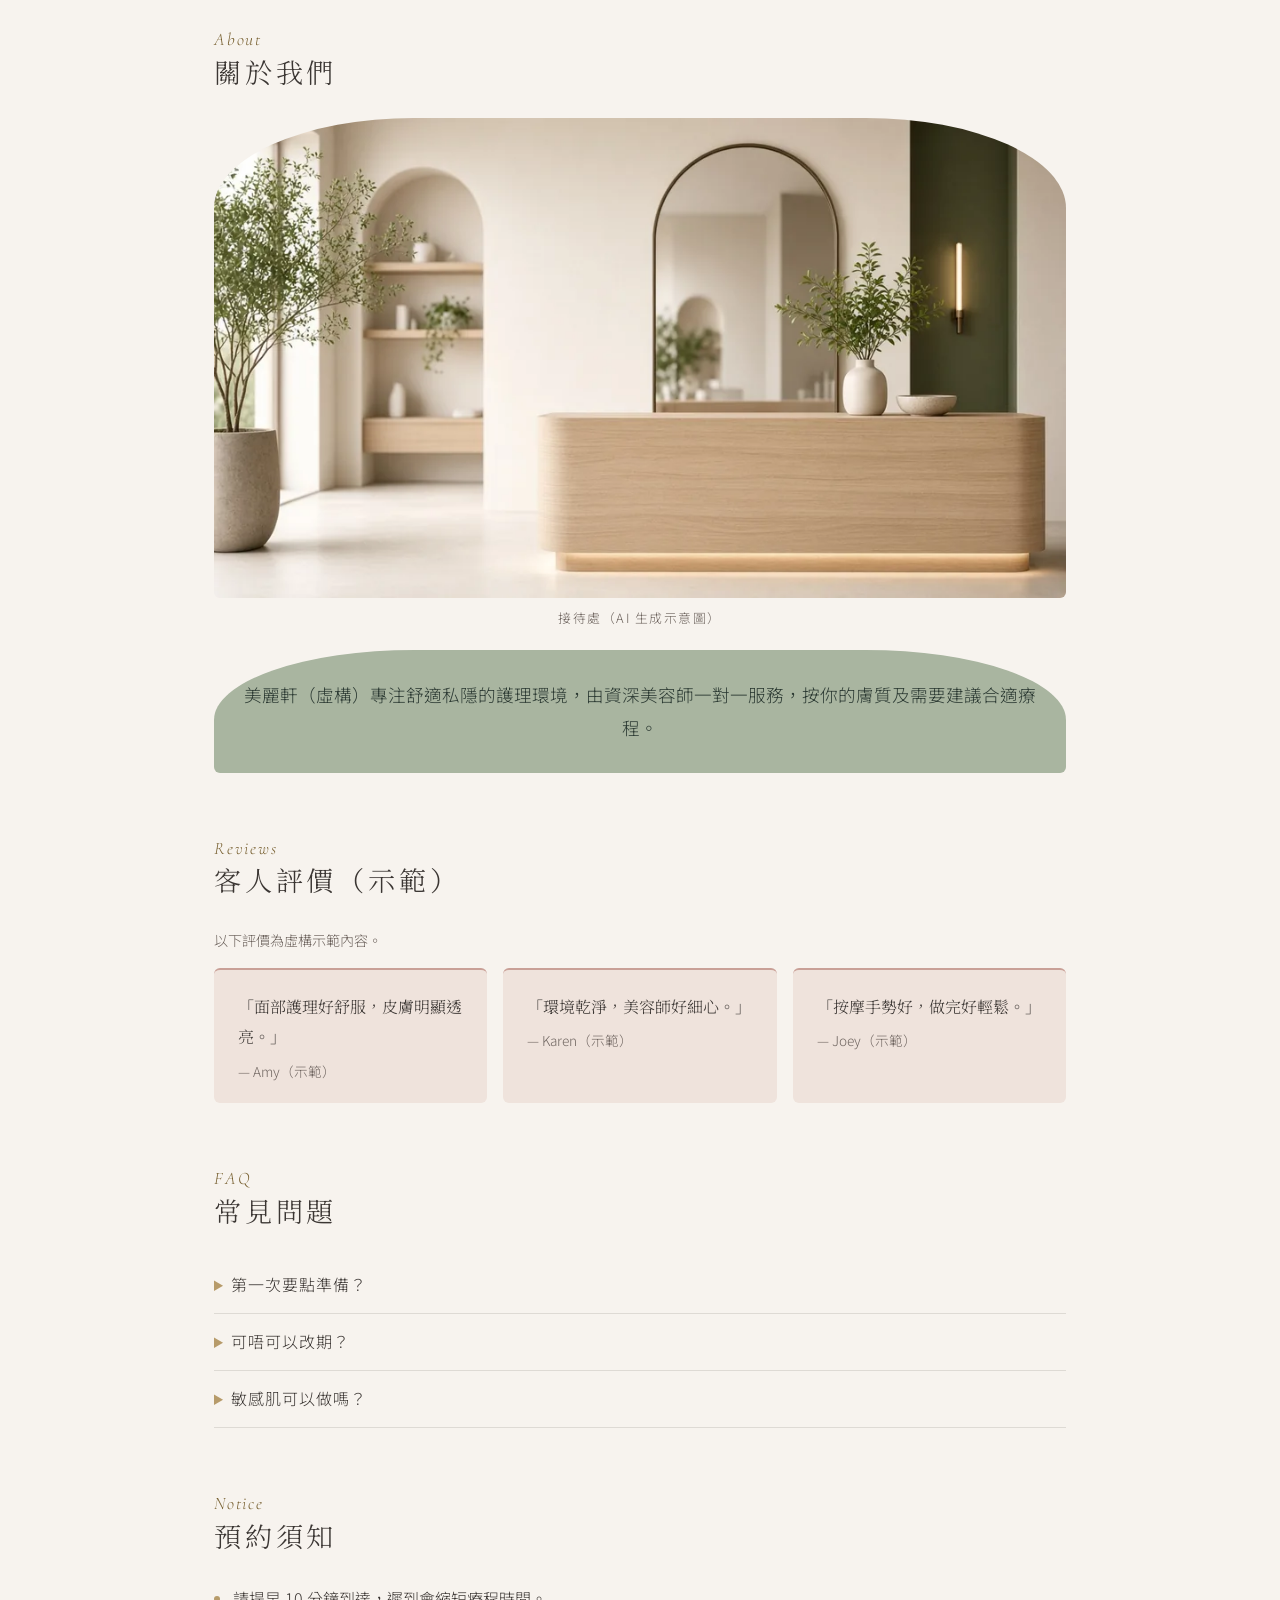
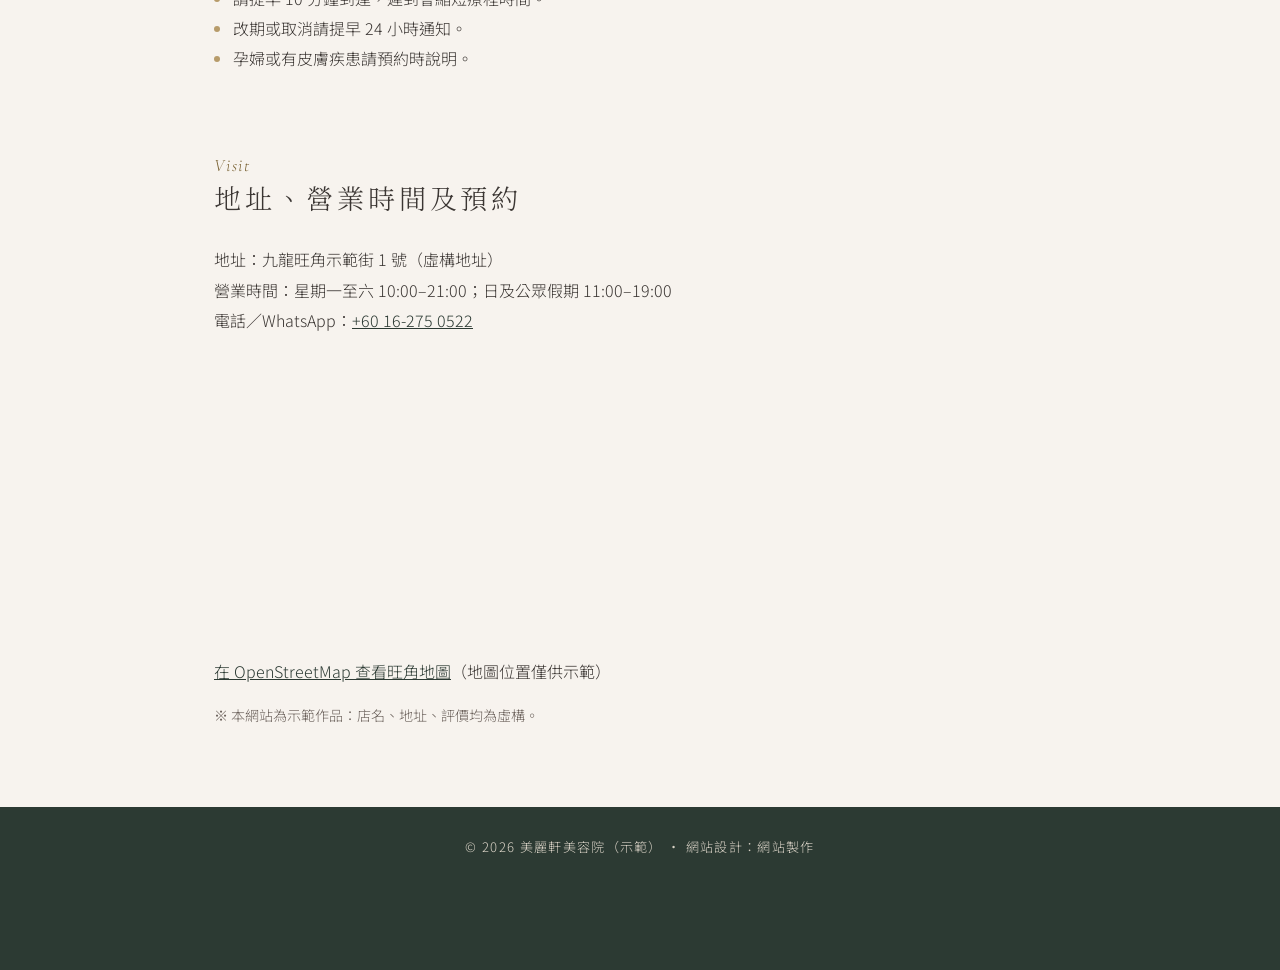
==== commit f828841f: "Replace demo number with real WhatsApp/tel 60162750522; remove placeholder banner" ====
--- a/beauty-salon/index.html
+++ b/beauty-salon/index.html
@@ -20,14 +20,14 @@
 <meta name="twitter:title" content="美麗軒美容院｜面部護理、美甲及身體按摩，旺角美容院">
 <meta name="twitter:image" content="https://limaking1028.github.io/hk-demo-sites/beauty-salon/og-image.png">
 <link rel="icon" href="data:image/svg+xml,%3Csvg xmlns='http://www.w3.org/2000/svg' viewBox='0 0 32 32'%3E%3Ccircle cx='16' cy='16' r='16' fill='%232C3A33'/%3E%3C/svg%3E">
-<script type="application/ld+json">{"@context": "https://schema.org", "@type": "BeautySalon", "name": "美麗軒美容院", "description": "面部護理、美甲及身體按摩，旺角美容院", "url": "https://limaking1028.github.io/hk-demo-sites/beauty-salon/", "image": ["https://limaking1028.github.io/hk-demo-sites/beauty-salon/og-image.png", "https://limaking1028.github.io/hk-demo-sites/beauty-salon/assets/hero-photo.jpg"], "telephone": "+85212345678", "priceRange": "HK$88-HK$680", "address": {"@type": "PostalAddress", "streetAddress": "示範街 1 號", "addressLocality": "旺角", "addressRegion": "九龍", "addressCountry": "HK"}, "openingHours": ["Mo-Sa 10:00-21:00", "Su 11:00-19:00"]}</script>
+<script type="application/ld+json">{"@context": "https://schema.org", "@type": "BeautySalon", "name": "美麗軒美容院", "description": "面部護理、美甲及身體按摩，旺角美容院", "url": "https://limaking1028.github.io/hk-demo-sites/beauty-salon/", "image": ["https://limaking1028.github.io/hk-demo-sites/beauty-salon/og-image.png", "https://limaking1028.github.io/hk-demo-sites/beauty-salon/assets/hero-photo.jpg"], "telephone": "+60162750522", "priceRange": "HK$88-HK$680", "address": {"@type": "PostalAddress", "streetAddress": "示範街 1 號", "addressLocality": "旺角", "addressRegion": "九龍", "addressCountry": "HK"}, "openingHours": ["Mo-Sa 10:00-21:00", "Su 11:00-19:00"]}</script>
 <link rel="preconnect" href="https://fonts.googleapis.com"><link rel="preconnect" href="https://fonts.gstatic.com" crossorigin>
 <link href="https://fonts.googleapis.com/css2?family=Cormorant+Garamond:ital,wght@1,400;1,500&family=Noto+Sans+TC:wght@300;400;500&family=Noto+Serif+TC:wght@300;400;500&display=swap" rel="stylesheet">
 <link rel="stylesheet" href="style.css">
 </head>
 <body>
 <header class="hero">
-<div class="hero-copy"><p class="eyebrow">Beauty &amp; Care · 旺角</p><h1>美麗軒<br><em>美容院</em></h1><p class="lead">面部護理、美甲及身體按摩，旺角美容院</p><div class="cta-row"><a class="btn dark" href="#treatments">瀏覽療程</a><a class="btn line" href="tel:+85212345678">致電 +852 1234 5678</a></div></div>
+<div class="hero-copy"><p class="eyebrow">Beauty &amp; Care · 旺角</p><h1>美麗軒<br><em>美容院</em></h1><p class="lead">面部護理、美甲及身體按摩，旺角美容院</p><div class="cta-row"><a class="btn dark" href="#treatments">瀏覽療程</a><a class="btn line" href="tel:+60162750522">致電 +60 16-275 0522</a></div></div>
 <div class="arch"><picture><source type="image/webp" srcset="assets/hero-photo.webp"><img src="assets/hero-photo.jpg" width="400" height="500" alt="鼠尾草綠色床巾與精油托盤的寧靜療程室" fetchpriority="high" decoding="async"></picture></div>
 </header>
 <nav aria-label="頁內導覽"><a href="#treatments">療程</a><a href="#about">關於我們</a><a href="#reviews">客人評價</a><a href="#faq">常見問題</a><a href="#visit">地址／預約</a></nav>
@@ -42,12 +42,12 @@
 <section id="faq"><h2><em>FAQ</em>常見問題</h2><details><summary>第一次要點準備？</summary><p>建議卸妝後到店，並預早 10 分鐘抵達。</p></details><details><summary>可唔可以改期？</summary><p>請提早 24 小時 WhatsApp 通知。</p></details><details><summary>敏感肌可以做嗎？</summary><p>預約時告知，美容師會建議合適療程。</p></details></section>
 <section id="notice"><h2><em>Notice</em>預約須知</h2><ul class="plain"><li>請提早 10 分鐘到達，遲到會縮短療程時間。</li><li>改期或取消請提早 24 小時通知。</li><li>孕婦或有皮膚疾患請預約時說明。</li></ul></section>
 <section id="visit"><h2><em>Visit</em>地址、營業時間及預約</h2>
-<p>地址：九龍旺角示範街 1 號（虛構地址）<br>營業時間：星期一至六 10:00–21:00；日及公眾假期 11:00–19:00<br>電話／WhatsApp：<a href="tel:+85212345678">+852 1234 5678</a>（示範號碼）</p>
+<p>地址：九龍旺角示範街 1 號（虛構地址）<br>營業時間：星期一至六 10:00–21:00；日及公眾假期 11:00–19:00<br>電話／WhatsApp：<a href="tel:+60162750522">+60 16-275 0522</a></p>
 <iframe title="美麗軒美容院位置地圖（旺角）" loading="lazy" src="https://www.openstreetmap.org/export/embed.html?bbox=114.1650%2C22.3150%2C114.1750%2C22.3225&amp;layer=mapnik&amp;marker=22.3193%2C114.1694"></iframe>
 <p><a href="https://www.openstreetmap.org/?mlat=22.3193&amp;mlon=114.1694#map=17/22.3193/114.1694" rel="noopener">在 OpenStreetMap 查看旺角地圖</a>（地圖位置僅供示範）</p>
-<p class="note">※ 本網站為示範作品：店名、地址、電話、評價均為虛構。</p></section>
+<p class="note">※ 本網站為示範作品：店名、地址、評價均為虛構。</p></section>
 </main>
-<a class="wa fix" href="https://wa.me/85212345678?text=%E4%BD%A0%E5%A5%BD%EF%BC%8C%E6%88%91%E6%83%B3%E9%A0%90%E7%B4%84%E7%99%82%E7%A8%8B%EF%BC%88%E7%99%82%E7%A8%8B%EF%BC%9A%EF%BC%BF%EF%BC%BF%EF%BC%8C%E6%97%A5%E6%9C%9F%E6%99%82%E9%96%93%EF%BC%9A%EF%BC%BF%EF%BC%BF%EF%BC%89" rel="noopener">WhatsApp 預約療程（示範）</a>
+<a class="wa fix" href="https://wa.me/60162750522?text=%E4%BD%A0%E5%A5%BD%EF%BC%8C%E6%88%91%E6%83%B3%E9%A0%90%E7%B4%84%E7%99%82%E7%A8%8B%EF%BC%88%E7%99%82%E7%A8%8B%EF%BC%9A%EF%BC%BF%EF%BC%BF%EF%BC%8C%E6%97%A5%E6%9C%9F%E6%99%82%E9%96%93%EF%BC%9A%EF%BC%BF%EF%BC%BF%EF%BC%89" rel="noopener">WhatsApp 預約療程（示範）</a>
 <footer>© 2026 美麗軒美容院（示範） · 網站設計：網站製作</footer>
 <script>if("IntersectionObserver"in window&&!matchMedia("(prefers-reduced-motion: reduce)").matches){document.documentElement.classList.add("js");var io=new IntersectionObserver(function(e){e.forEach(function(x){if(x.isIntersecting){x.target.classList.add("in");io.unobserve(x.target)}})},{threshold:.15});document.querySelectorAll(".rv").forEach(function(n){io.observe(n)})}</script>
 </body></html>
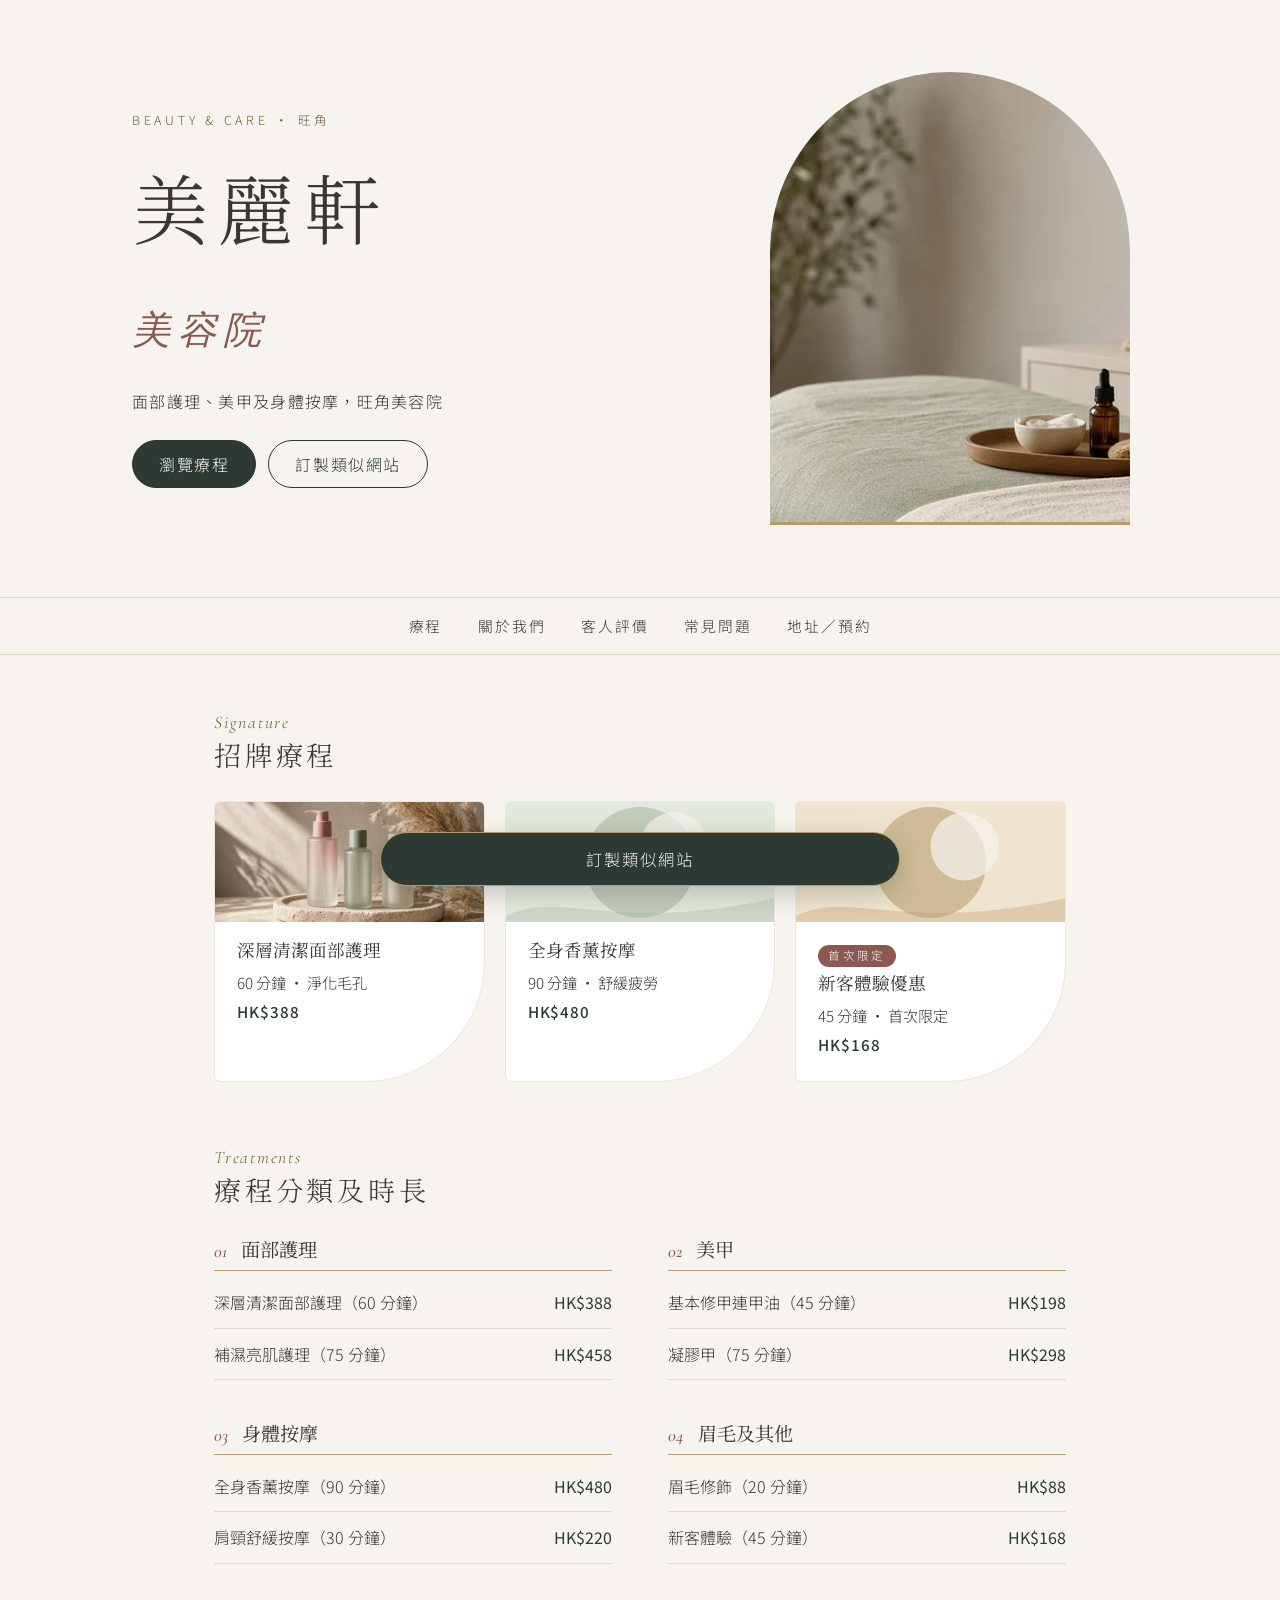
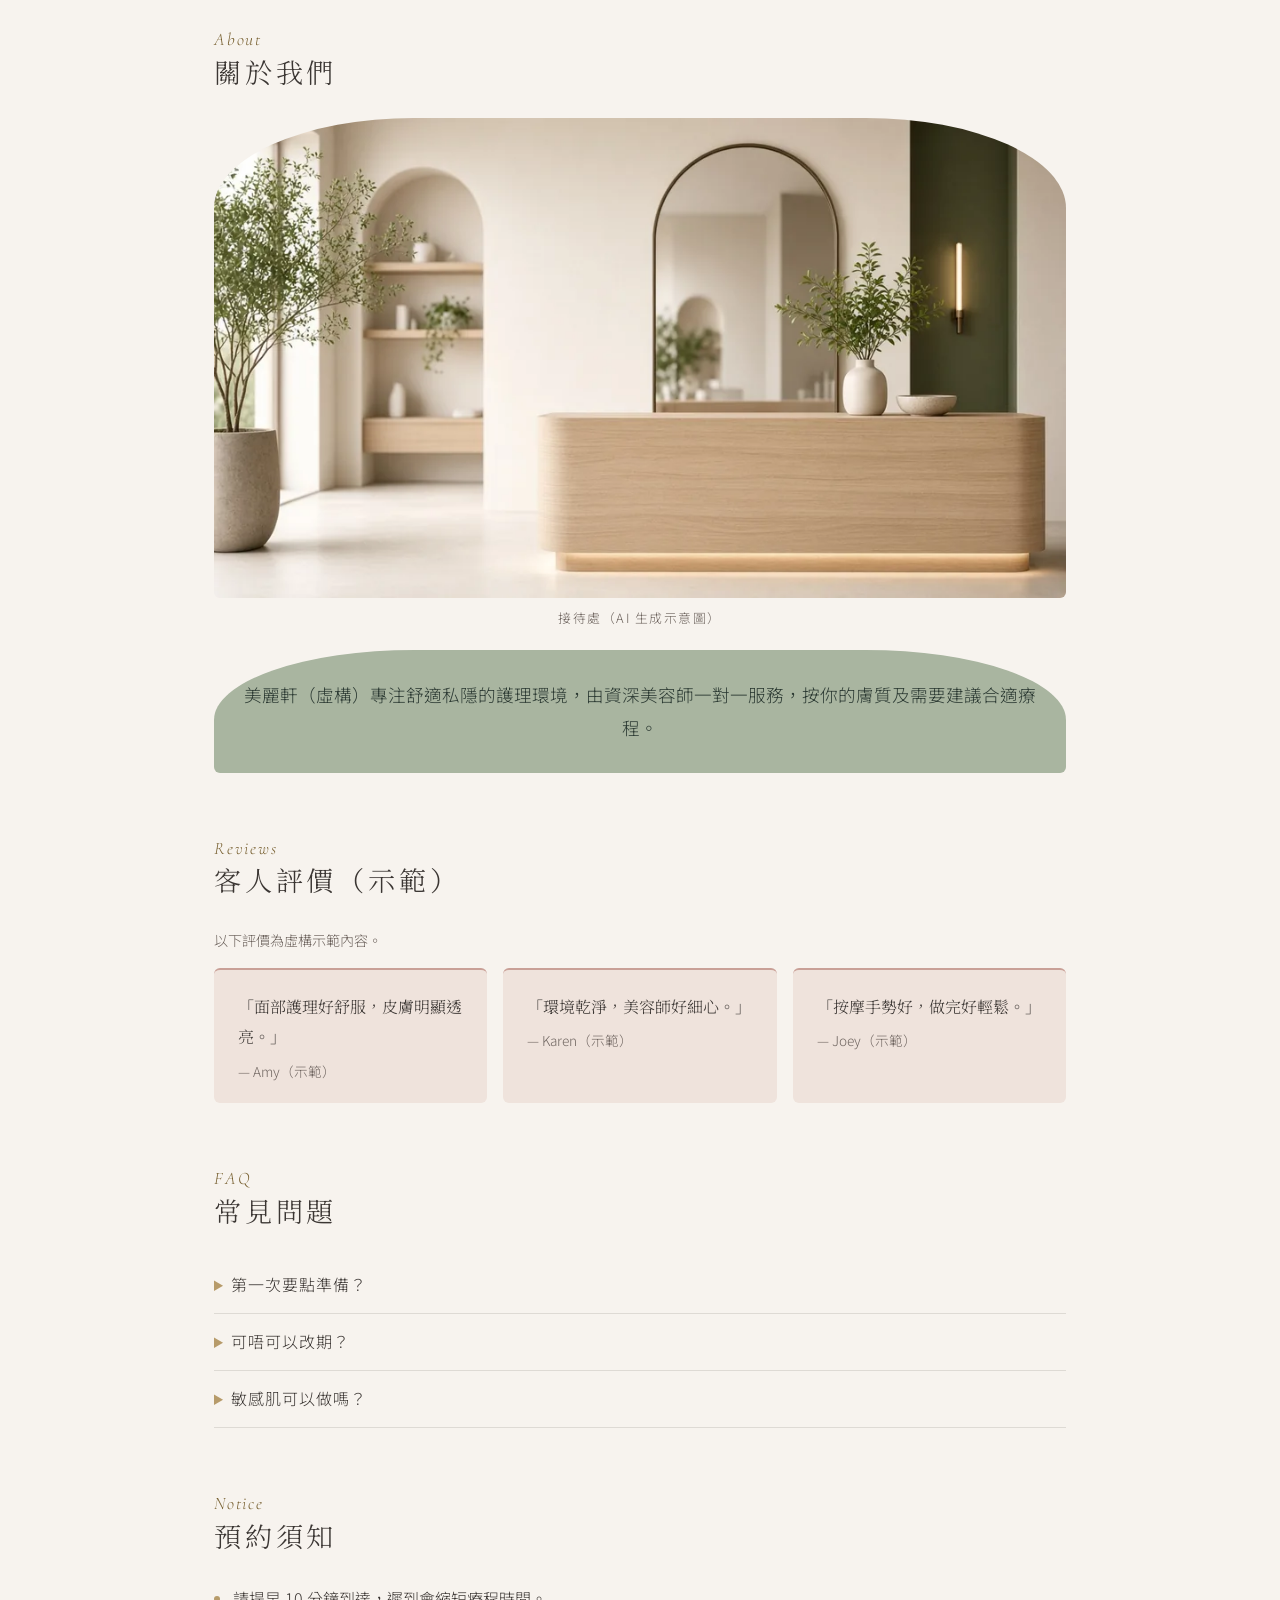
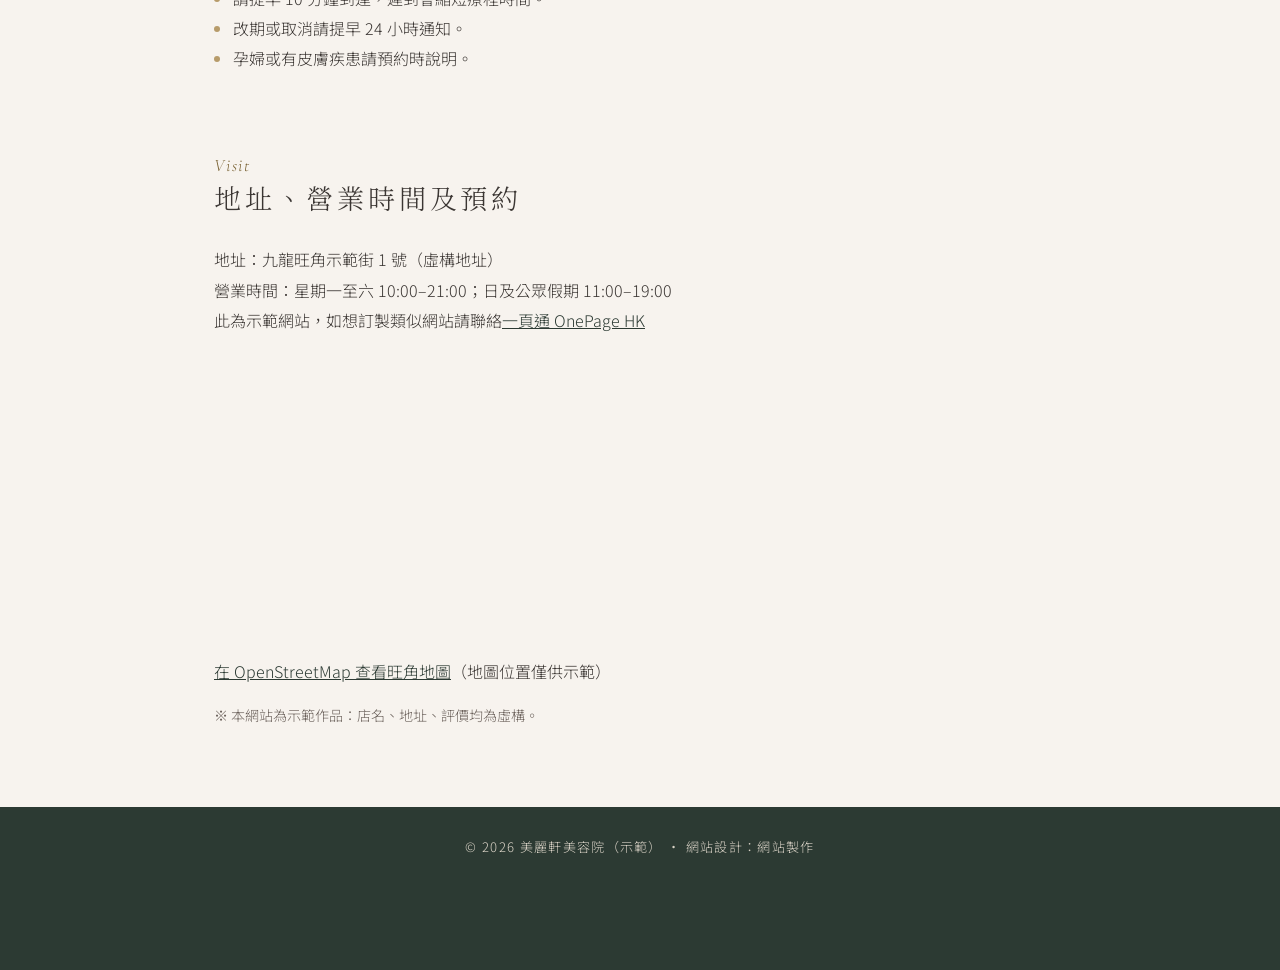
==== commit 4d51a1af: "Remove user number from four demo sub-sites; point CTAs to onepage-hk enquiry" ====
--- a/beauty-salon/index.html
+++ b/beauty-salon/index.html
@@ -20,14 +20,14 @@
 <meta name="twitter:title" content="美麗軒美容院｜面部護理、美甲及身體按摩，旺角美容院">
 <meta name="twitter:image" content="https://limaking1028.github.io/hk-demo-sites/beauty-salon/og-image.png">
 <link rel="icon" href="data:image/svg+xml,%3Csvg xmlns='http://www.w3.org/2000/svg' viewBox='0 0 32 32'%3E%3Ccircle cx='16' cy='16' r='16' fill='%232C3A33'/%3E%3C/svg%3E">
-<script type="application/ld+json">{"@context": "https://schema.org", "@type": "BeautySalon", "name": "美麗軒美容院", "description": "面部護理、美甲及身體按摩，旺角美容院", "url": "https://limaking1028.github.io/hk-demo-sites/beauty-salon/", "image": ["https://limaking1028.github.io/hk-demo-sites/beauty-salon/og-image.png", "https://limaking1028.github.io/hk-demo-sites/beauty-salon/assets/hero-photo.jpg"], "telephone": "+60162750522", "priceRange": "HK$88-HK$680", "address": {"@type": "PostalAddress", "streetAddress": "示範街 1 號", "addressLocality": "旺角", "addressRegion": "九龍", "addressCountry": "HK"}, "openingHours": ["Mo-Sa 10:00-21:00", "Su 11:00-19:00"]}</script>
+<script type="application/ld+json">{"@context": "https://schema.org", "@type": "BeautySalon", "name": "美麗軒美容院", "description": "面部護理、美甲及身體按摩，旺角美容院", "url": "https://limaking1028.github.io/hk-demo-sites/beauty-salon/", "image": ["https://limaking1028.github.io/hk-demo-sites/beauty-salon/og-image.png", "https://limaking1028.github.io/hk-demo-sites/beauty-salon/assets/hero-photo.jpg"], "priceRange": "HK$88-HK$680", "address": {"@type": "PostalAddress", "streetAddress": "示範街 1 號", "addressLocality": "旺角", "addressRegion": "九龍", "addressCountry": "HK"}, "openingHours": ["Mo-Sa 10:00-21:00", "Su 11:00-19:00"]}</script>
 <link rel="preconnect" href="https://fonts.googleapis.com"><link rel="preconnect" href="https://fonts.gstatic.com" crossorigin>
 <link href="https://fonts.googleapis.com/css2?family=Cormorant+Garamond:ital,wght@1,400;1,500&family=Noto+Sans+TC:wght@300;400;500&family=Noto+Serif+TC:wght@300;400;500&display=swap" rel="stylesheet">
 <link rel="stylesheet" href="style.css">
 </head>
 <body>
 <header class="hero">
-<div class="hero-copy"><p class="eyebrow">Beauty &amp; Care · 旺角</p><h1>美麗軒<br><em>美容院</em></h1><p class="lead">面部護理、美甲及身體按摩，旺角美容院</p><div class="cta-row"><a class="btn dark" href="#treatments">瀏覽療程</a><a class="btn line" href="tel:+60162750522">致電 +60 16-275 0522</a></div></div>
+<div class="hero-copy"><p class="eyebrow">Beauty &amp; Care · 旺角</p><h1>美麗軒<br><em>美容院</em></h1><p class="lead">面部護理、美甲及身體按摩，旺角美容院</p><div class="cta-row"><a class="btn dark" href="#treatments">瀏覽療程</a><a class="btn line" href="https://limaking1028.github.io/hk-demo-sites/onepage-hk/#enquiry">訂製類似網站</a></div></div>
 <div class="arch"><picture><source type="image/webp" srcset="assets/hero-photo.webp"><img src="assets/hero-photo.jpg" width="400" height="500" alt="鼠尾草綠色床巾與精油托盤的寧靜療程室" fetchpriority="high" decoding="async"></picture></div>
 </header>
 <nav aria-label="頁內導覽"><a href="#treatments">療程</a><a href="#about">關於我們</a><a href="#reviews">客人評價</a><a href="#faq">常見問題</a><a href="#visit">地址／預約</a></nav>
@@ -42,12 +42,12 @@
 <section id="faq"><h2><em>FAQ</em>常見問題</h2><details><summary>第一次要點準備？</summary><p>建議卸妝後到店，並預早 10 分鐘抵達。</p></details><details><summary>可唔可以改期？</summary><p>請提早 24 小時 WhatsApp 通知。</p></details><details><summary>敏感肌可以做嗎？</summary><p>預約時告知，美容師會建議合適療程。</p></details></section>
 <section id="notice"><h2><em>Notice</em>預約須知</h2><ul class="plain"><li>請提早 10 分鐘到達，遲到會縮短療程時間。</li><li>改期或取消請提早 24 小時通知。</li><li>孕婦或有皮膚疾患請預約時說明。</li></ul></section>
 <section id="visit"><h2><em>Visit</em>地址、營業時間及預約</h2>
-<p>地址：九龍旺角示範街 1 號（虛構地址）<br>營業時間：星期一至六 10:00–21:00；日及公眾假期 11:00–19:00<br>電話／WhatsApp：<a href="tel:+60162750522">+60 16-275 0522</a></p>
+<p>地址：九龍旺角示範街 1 號（虛構地址）<br>營業時間：星期一至六 10:00–21:00；日及公眾假期 11:00–19:00<br>此為示範網站，如想訂製類似網站請聯絡<a href="https://limaking1028.github.io/hk-demo-sites/onepage-hk/">一頁通 OnePage HK</a></p>
 <iframe title="美麗軒美容院位置地圖（旺角）" loading="lazy" src="https://www.openstreetmap.org/export/embed.html?bbox=114.1650%2C22.3150%2C114.1750%2C22.3225&amp;layer=mapnik&amp;marker=22.3193%2C114.1694"></iframe>
 <p><a href="https://www.openstreetmap.org/?mlat=22.3193&amp;mlon=114.1694#map=17/22.3193/114.1694" rel="noopener">在 OpenStreetMap 查看旺角地圖</a>（地圖位置僅供示範）</p>
 <p class="note">※ 本網站為示範作品：店名、地址、評價均為虛構。</p></section>
 </main>
-<a class="wa fix" href="https://wa.me/60162750522?text=%E4%BD%A0%E5%A5%BD%EF%BC%8C%E6%88%91%E6%83%B3%E9%A0%90%E7%B4%84%E7%99%82%E7%A8%8B%EF%BC%88%E7%99%82%E7%A8%8B%EF%BC%9A%EF%BC%BF%EF%BC%BF%EF%BC%8C%E6%97%A5%E6%9C%9F%E6%99%82%E9%96%93%EF%BC%9A%EF%BC%BF%EF%BC%BF%EF%BC%89" rel="noopener">WhatsApp 預約療程（示範）</a>
+<a class="wa fix" href="https://limaking1028.github.io/hk-demo-sites/onepage-hk/#enquiry">訂製類似網站</a>
 <footer>© 2026 美麗軒美容院（示範） · 網站設計：網站製作</footer>
 <script>if("IntersectionObserver"in window&&!matchMedia("(prefers-reduced-motion: reduce)").matches){document.documentElement.classList.add("js");var io=new IntersectionObserver(function(e){e.forEach(function(x){if(x.isIntersecting){x.target.classList.add("in");io.unobserve(x.target)}})},{threshold:.15});document.querySelectorAll(".rv").forEach(function(n){io.observe(n)})}</script>
 </body></html>
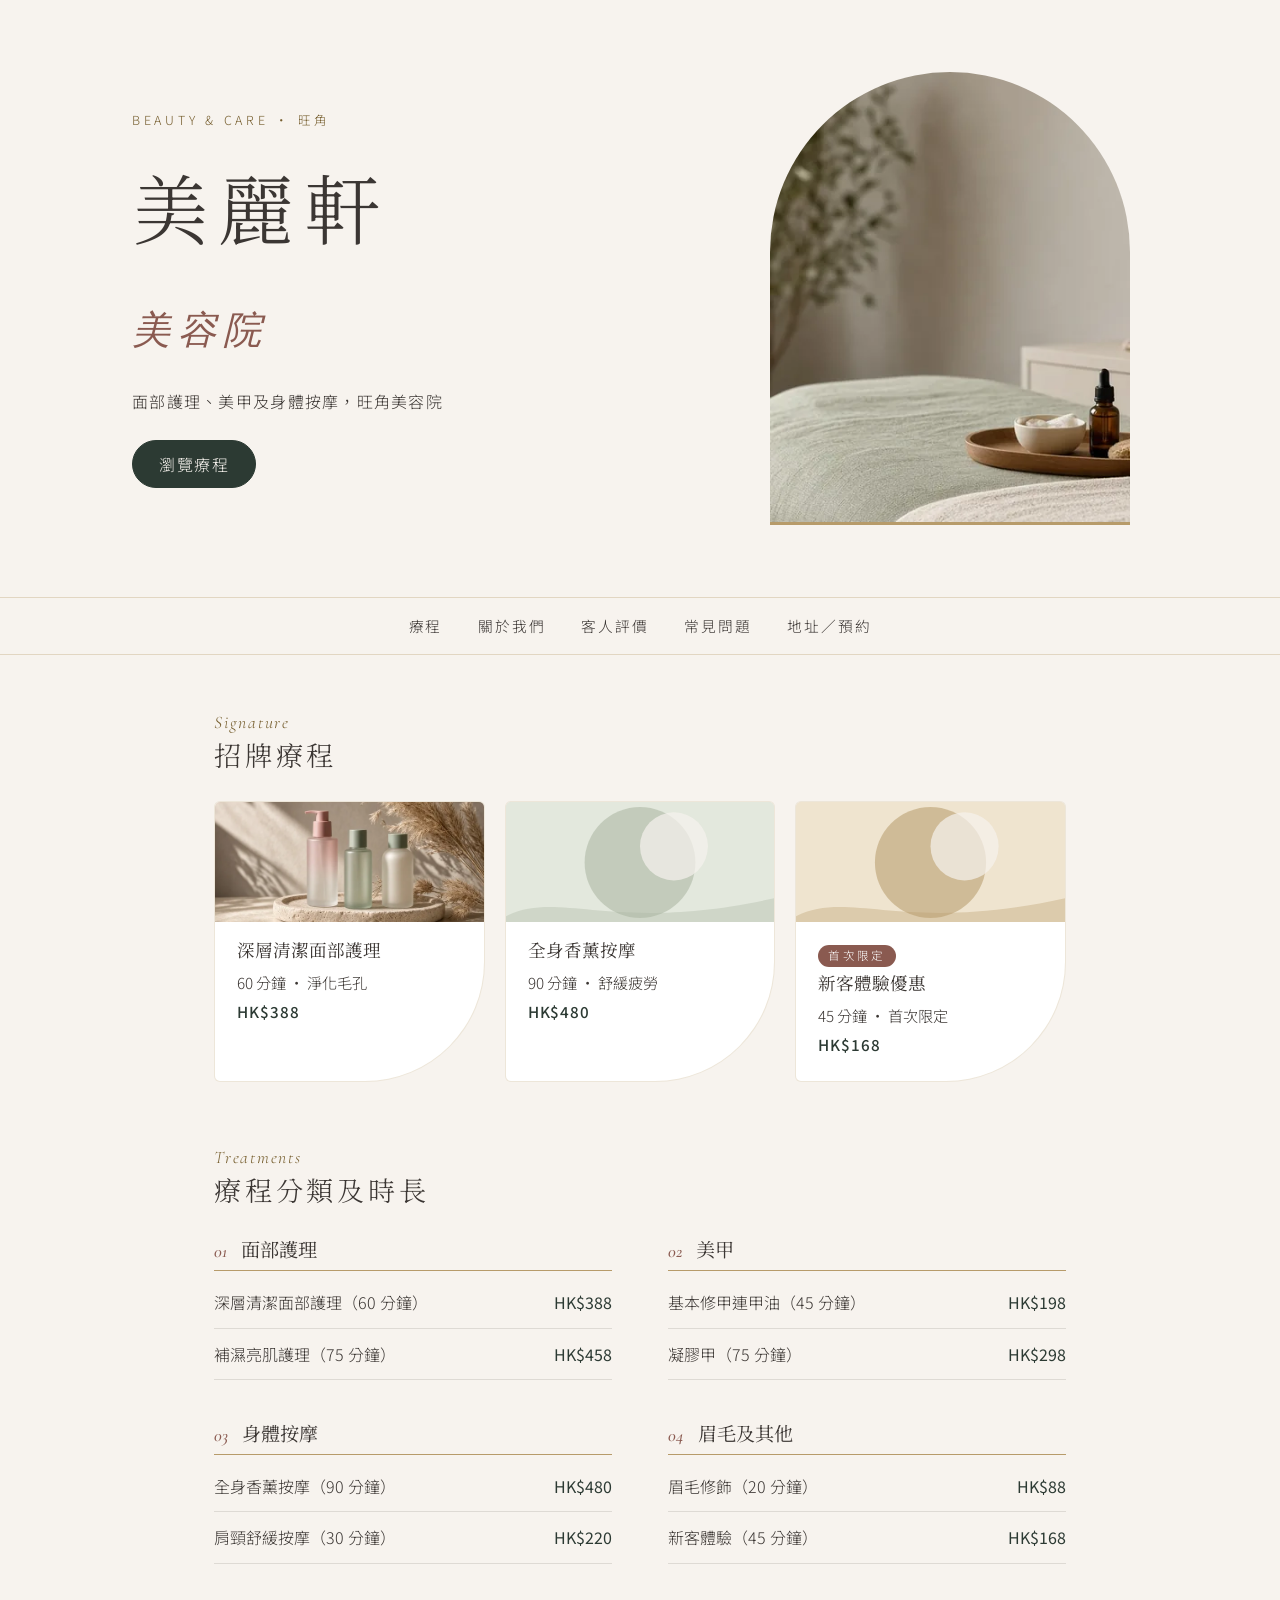
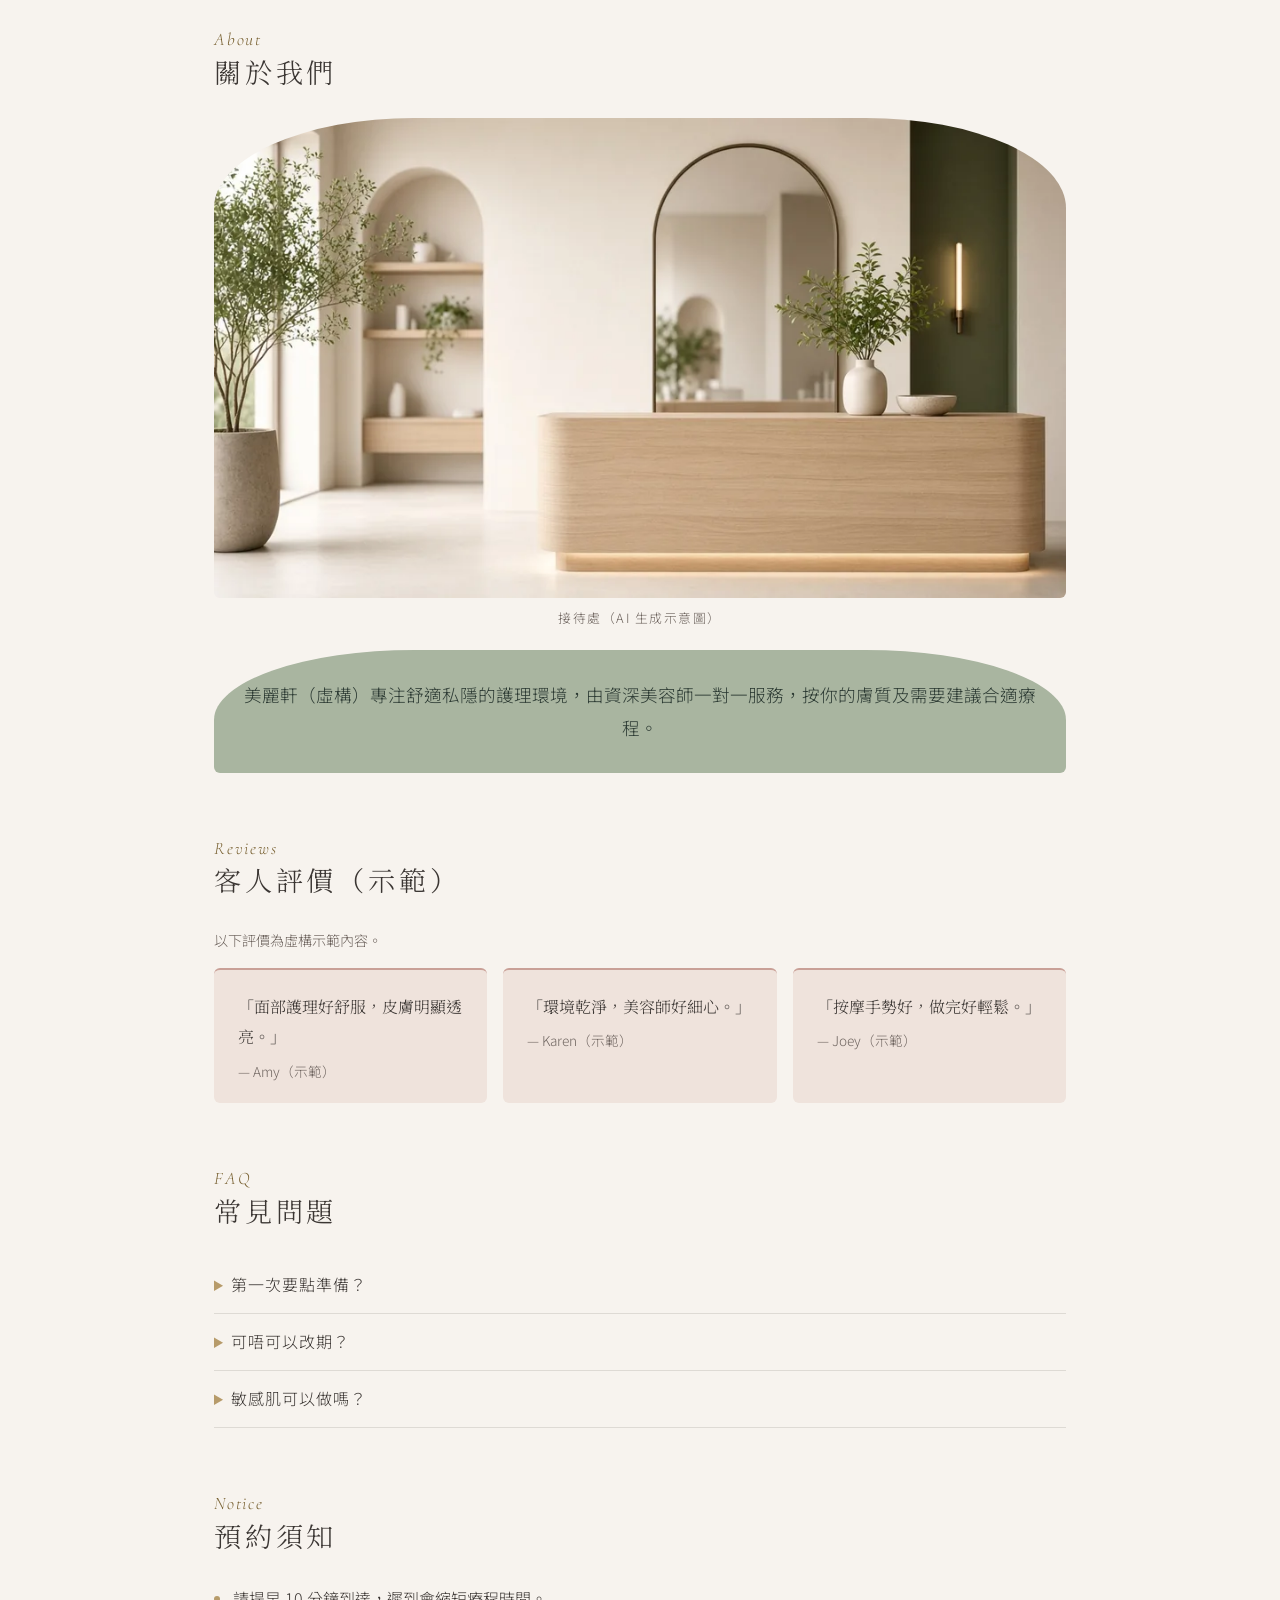
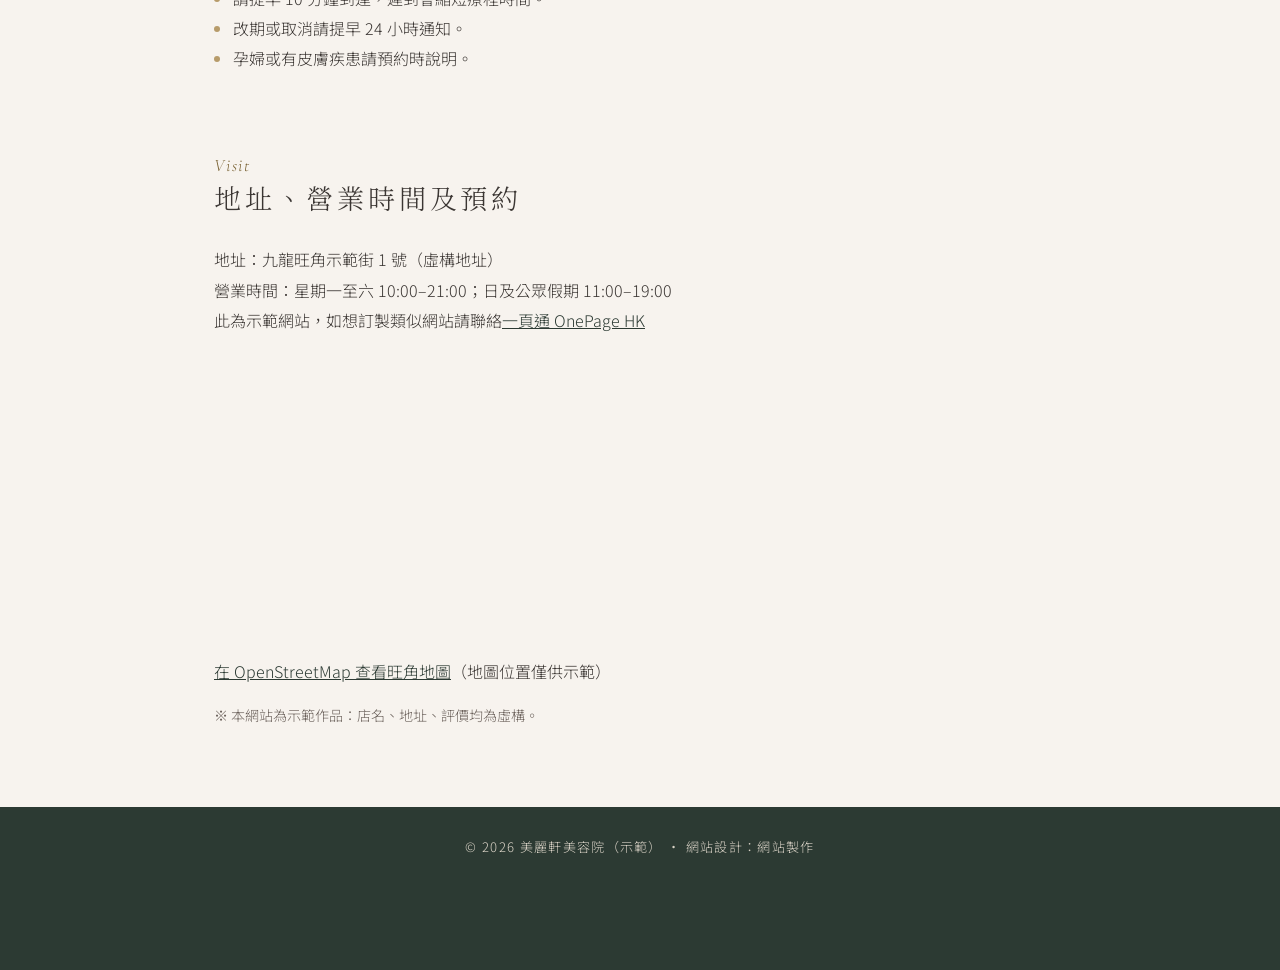
==== commit a618bee7: "Neutralise enquiry wording; remove links to removed onepage-hk enquiry" ====
--- a/beauty-salon/index.html
+++ b/beauty-salon/index.html
@@ -4,13 +4,13 @@
 <meta charset="utf-8">
 <meta name="viewport" content="width=device-width,initial-scale=1">
 <title>美麗軒美容院｜面部護理、美甲及身體按摩，旺角美容院</title>
-<meta name="description" content="美麗軒美容院（示範網站）：面部護理、美甲及身體按摩，旺角美容院。一鍵 WhatsApp 預約。">
+<meta name="description" content="美麗軒美容院（示範網站）：面部護理、美甲及身體按摩，旺角美容院。如想訂製類似網站，請聯絡一頁通 OnePage HK。">
 <meta name="theme-color" content="#2C3A33">
 <link rel="canonical" href="https://limaking1028.github.io/hk-demo-sites/beauty-salon/">
 <meta property="og:type" content="website">
 <meta property="og:site_name" content="美麗軒美容院">
 <meta property="og:title" content="美麗軒美容院｜面部護理、美甲及身體按摩，旺角美容院">
-<meta property="og:description" content="面部護理、美甲及身體按摩，旺角美容院。示範網站，一鍵 WhatsApp 預約。">
+<meta property="og:description" content="面部護理、美甲及身體按摩，旺角美容院。示範網站，如想訂製類似網站，請聯絡一頁通 OnePage HK。">
 <meta property="og:url" content="https://limaking1028.github.io/hk-demo-sites/beauty-salon/">
 <meta property="og:image" content="https://limaking1028.github.io/hk-demo-sites/beauty-salon/og-image.png">
 <meta property="og:image:width" content="1200"><meta property="og:image:height" content="630"><meta property="og:image:type" content="image/png">
@@ -27,7 +27,7 @@
 </head>
 <body>
 <header class="hero">
-<div class="hero-copy"><p class="eyebrow">Beauty &amp; Care · 旺角</p><h1>美麗軒<br><em>美容院</em></h1><p class="lead">面部護理、美甲及身體按摩，旺角美容院</p><div class="cta-row"><a class="btn dark" href="#treatments">瀏覽療程</a><a class="btn line" href="https://limaking1028.github.io/hk-demo-sites/onepage-hk/#enquiry">訂製類似網站</a></div></div>
+<div class="hero-copy"><p class="eyebrow">Beauty &amp; Care · 旺角</p><h1>美麗軒<br><em>美容院</em></h1><p class="lead">面部護理、美甲及身體按摩，旺角美容院</p><div class="cta-row"><a class="btn dark" href="#treatments">瀏覽療程</a></div></div>
 <div class="arch"><picture><source type="image/webp" srcset="assets/hero-photo.webp"><img src="assets/hero-photo.jpg" width="400" height="500" alt="鼠尾草綠色床巾與精油托盤的寧靜療程室" fetchpriority="high" decoding="async"></picture></div>
 </header>
 <nav aria-label="頁內導覽"><a href="#treatments">療程</a><a href="#about">關於我們</a><a href="#reviews">客人評價</a><a href="#faq">常見問題</a><a href="#visit">地址／預約</a></nav>
@@ -39,7 +39,7 @@
 <section id="treatments"><h2><em>Treatments</em>療程分類及時長</h2><div class="lists"><div class="grp"><h3><span class="no">01</span>面部護理</h3><ul class="price"><li><span>深層清潔面部護理（60 分鐘）</span><b>HK$388</b></li><li><span>補濕亮肌護理（75 分鐘）</span><b>HK$458</b></li></ul></div><div class="grp"><h3><span class="no">02</span>美甲</h3><ul class="price"><li><span>基本修甲連甲油（45 分鐘）</span><b>HK$198</b></li><li><span>凝膠甲（75 分鐘）</span><b>HK$298</b></li></ul></div><div class="grp"><h3><span class="no">03</span>身體按摩</h3><ul class="price"><li><span>全身香薰按摩（90 分鐘）</span><b>HK$480</b></li><li><span>肩頸舒緩按摩（30 分鐘）</span><b>HK$220</b></li></ul></div><div class="grp"><h3><span class="no">04</span>眉毛及其他</h3><ul class="price"><li><span>眉毛修飾（20 分鐘）</span><b>HK$88</b></li><li><span>新客體驗（45 分鐘）</span><b>HK$168</b></li></ul></div></div></section>
 <section id="about" class="about"><h2><em>About</em>關於我們</h2><figure class="shop-photo"><picture><source type="image/webp" srcset="assets/photo-reception.webp"><img src="assets/photo-reception.jpg" width="960" height="540" alt="木質接待處、拱形鏡及綠植的明亮接待空間" loading="lazy" decoding="async"></picture><figcaption>接待處（AI 生成示意圖）</figcaption></figure><p>美麗軒（虛構）專注舒適私隱的護理環境，由資深美容師一對一服務，按你的膚質及需要建議合適療程。</p></section>
 <section id="reviews"><h2><em>Reviews</em>客人評價（示範）</h2><p class="note">以下評價為虛構示範內容。</p><div class="quotes"><blockquote class="rv">「面部護理好舒服，皮膚明顯透亮。」<cite>— Amy（示範）</cite></blockquote><blockquote class="rv">「環境乾淨，美容師好細心。」<cite>— Karen（示範）</cite></blockquote><blockquote class="rv">「按摩手勢好，做完好輕鬆。」<cite>— Joey（示範）</cite></blockquote></div></section>
-<section id="faq"><h2><em>FAQ</em>常見問題</h2><details><summary>第一次要點準備？</summary><p>建議卸妝後到店，並預早 10 分鐘抵達。</p></details><details><summary>可唔可以改期？</summary><p>請提早 24 小時 WhatsApp 通知。</p></details><details><summary>敏感肌可以做嗎？</summary><p>預約時告知，美容師會建議合適療程。</p></details></section>
+<section id="faq"><h2><em>FAQ</em>常見問題</h2><details><summary>第一次要點準備？</summary><p>建議卸妝後到店，並預早 10 分鐘抵達。</p></details><details><summary>可唔可以改期？</summary><p>此為示範網站，實際改期安排以真實店舖為準，一般建議提早 24 小時通知。</p></details><details><summary>敏感肌可以做嗎？</summary><p>預約時告知，美容師會建議合適療程。</p></details></section>
 <section id="notice"><h2><em>Notice</em>預約須知</h2><ul class="plain"><li>請提早 10 分鐘到達，遲到會縮短療程時間。</li><li>改期或取消請提早 24 小時通知。</li><li>孕婦或有皮膚疾患請預約時說明。</li></ul></section>
 <section id="visit"><h2><em>Visit</em>地址、營業時間及預約</h2>
 <p>地址：九龍旺角示範街 1 號（虛構地址）<br>營業時間：星期一至六 10:00–21:00；日及公眾假期 11:00–19:00<br>此為示範網站，如想訂製類似網站請聯絡<a href="https://limaking1028.github.io/hk-demo-sites/onepage-hk/">一頁通 OnePage HK</a></p>
@@ -47,7 +47,6 @@
 <p><a href="https://www.openstreetmap.org/?mlat=22.3193&amp;mlon=114.1694#map=17/22.3193/114.1694" rel="noopener">在 OpenStreetMap 查看旺角地圖</a>（地圖位置僅供示範）</p>
 <p class="note">※ 本網站為示範作品：店名、地址、評價均為虛構。</p></section>
 </main>
-<a class="wa fix" href="https://limaking1028.github.io/hk-demo-sites/onepage-hk/#enquiry">訂製類似網站</a>
 <footer>© 2026 美麗軒美容院（示範） · 網站設計：網站製作</footer>
 <script>if("IntersectionObserver"in window&&!matchMedia("(prefers-reduced-motion: reduce)").matches){document.documentElement.classList.add("js");var io=new IntersectionObserver(function(e){e.forEach(function(x){if(x.isIntersecting){x.target.classList.add("in");io.unobserve(x.target)}})},{threshold:.15});document.querySelectorAll(".rv").forEach(function(n){io.observe(n)})}</script>
 </body></html>
